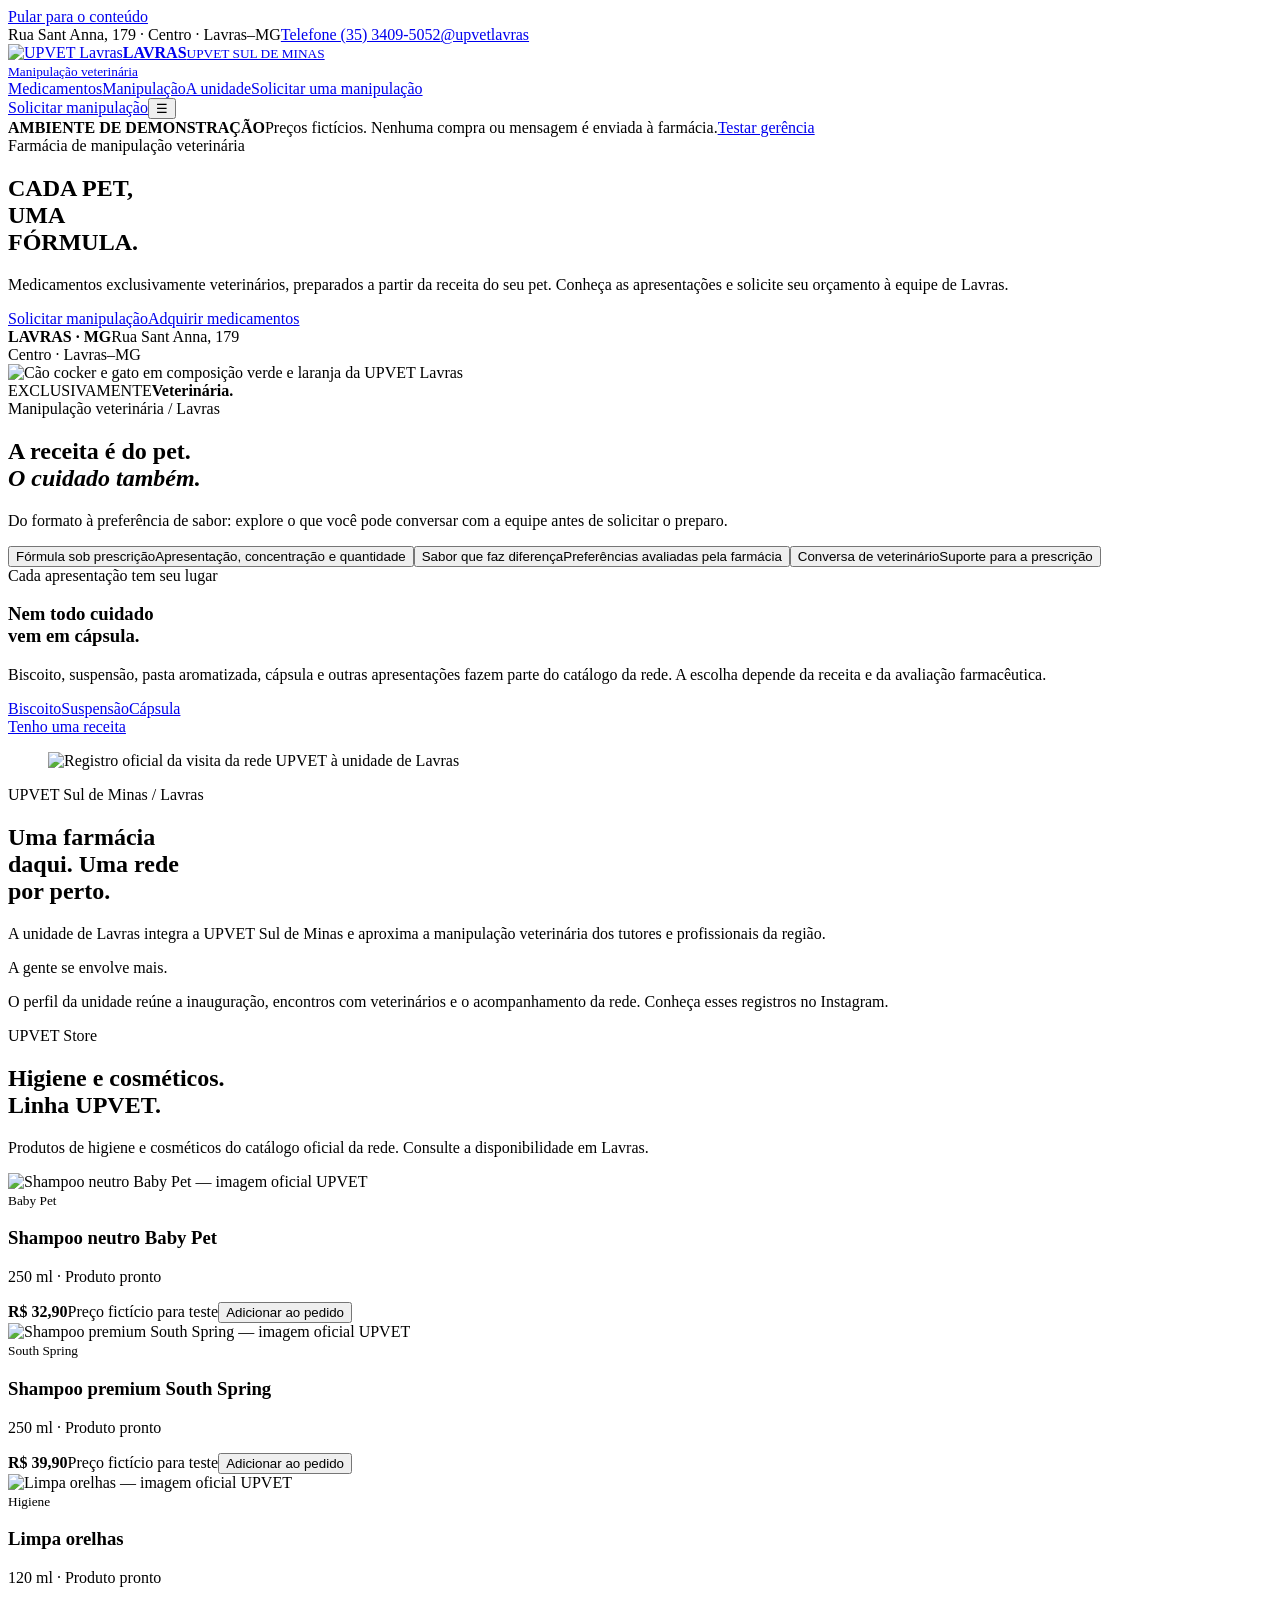
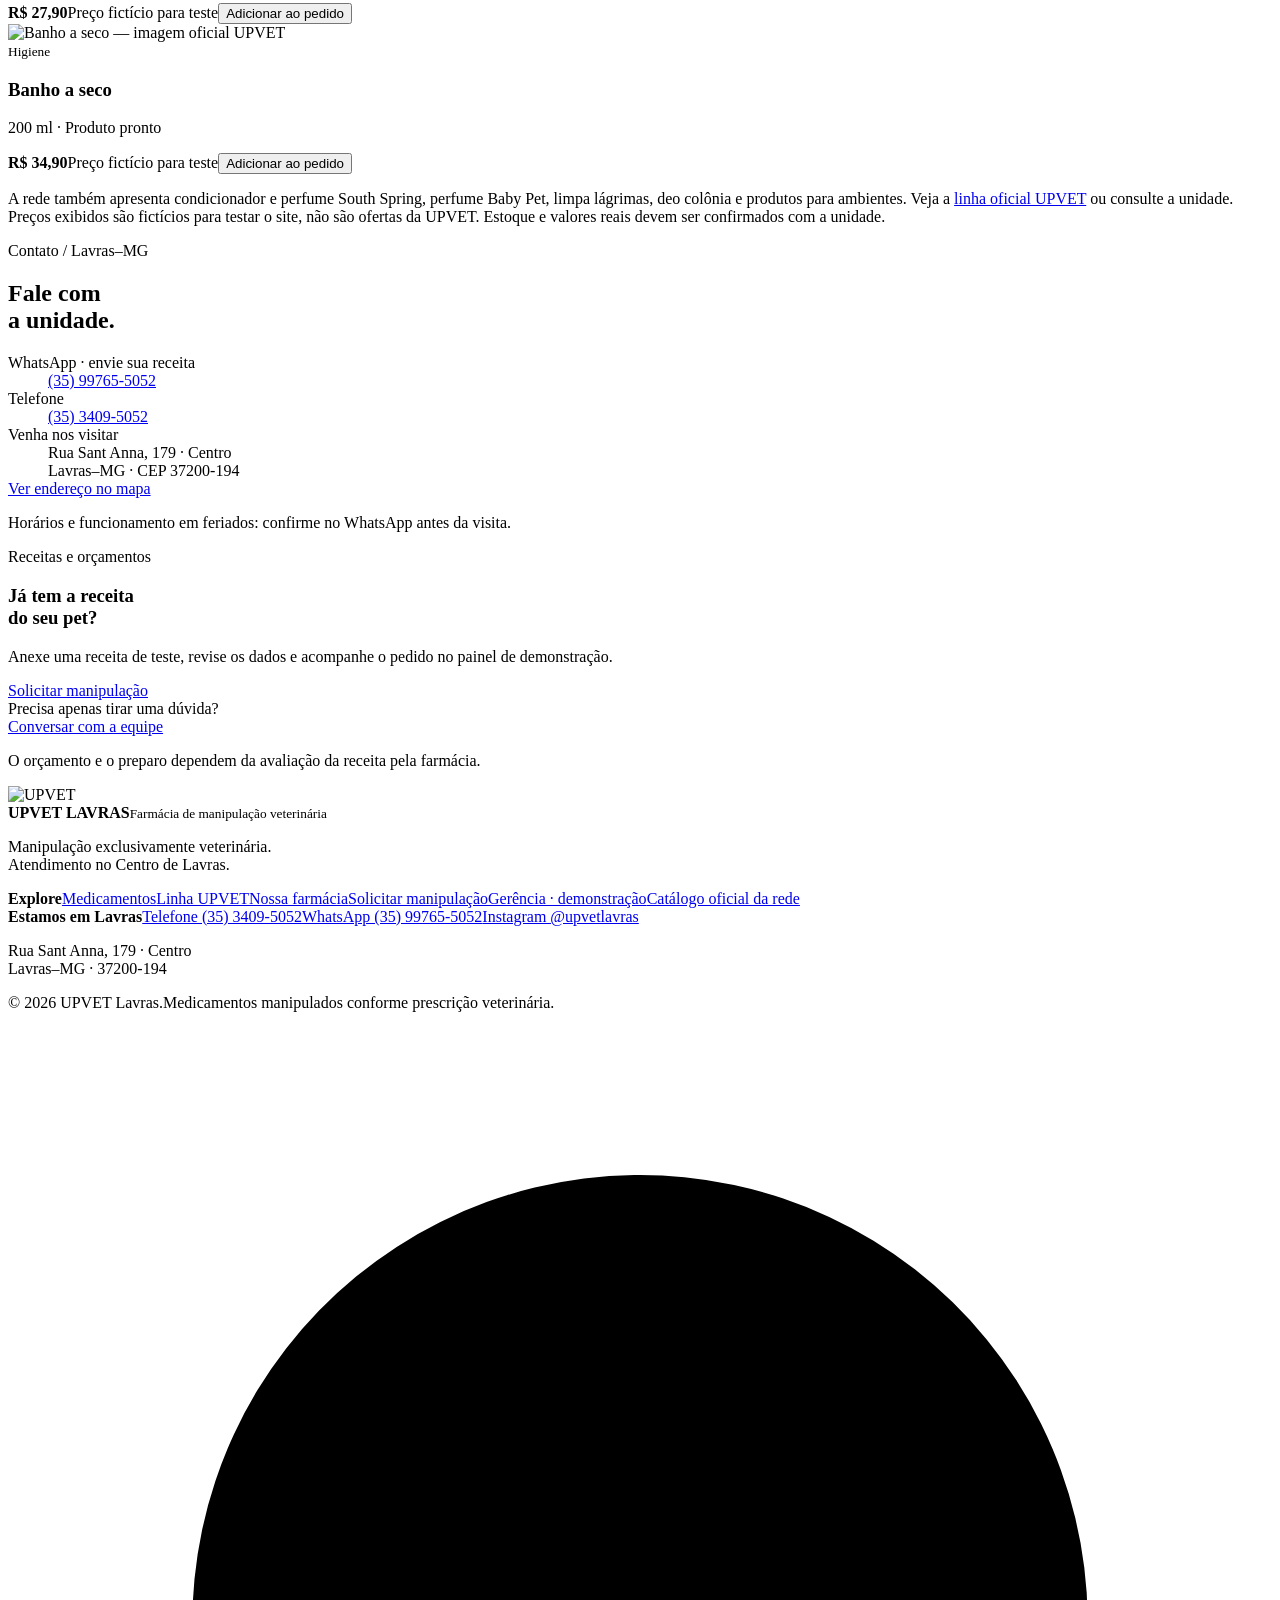
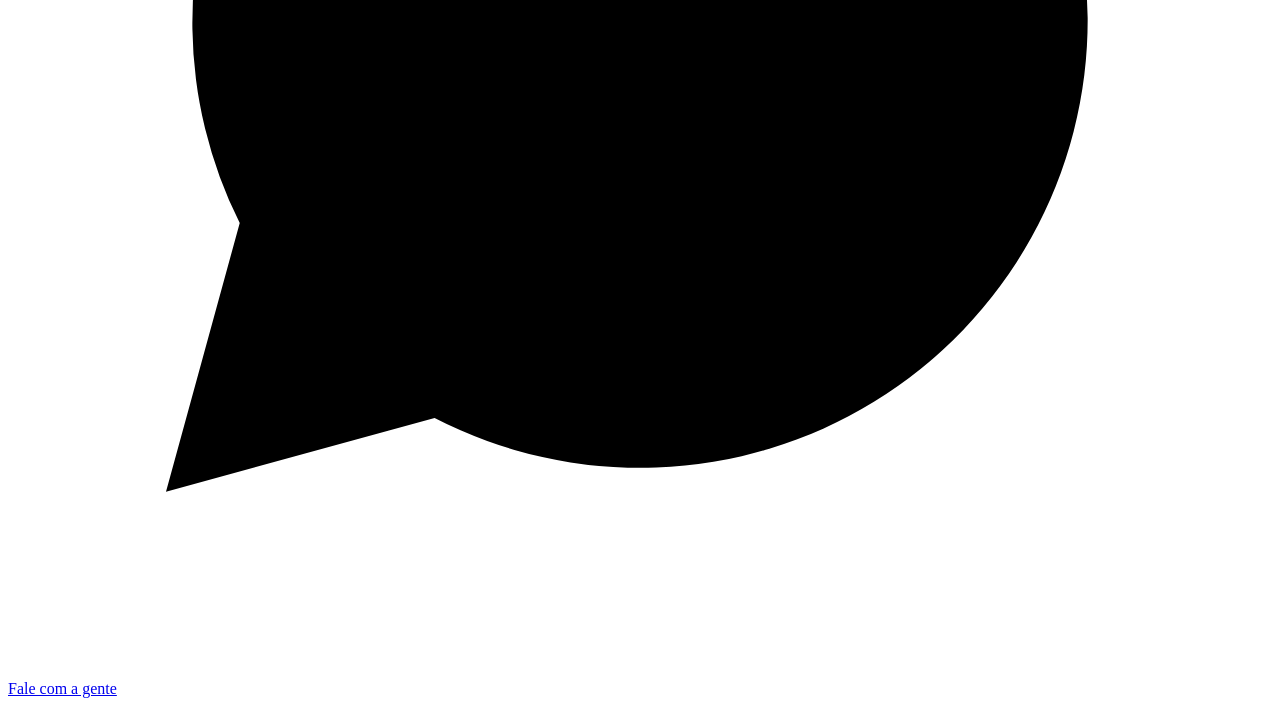
==== docs/index.html @ 69b2f2d1 "Add docs/index.html" ====
<!doctype html>
<html lang="pt-BR"><head><meta charset="utf-8"><meta name="viewport" content="width=device-width,initial-scale=1"><meta name="theme-color" content="#006b35"><meta name="description" content="UPVET Lavras: medicamentos manipulados veterinários, saborização e suporte ao veterinário. Solicite orçamento no WhatsApp (35) 99765-5052."><title>Manipulação veterinária em Lavras · UPVET Lavras</title><link rel="icon" href="assets/marca-lavras-hd.png"><link rel="preconnect" href="https://fonts.googleapis.com"><link rel="preconnect" href="https://fonts.gstatic.com" crossorigin><link href="https://fonts.googleapis.com/css2?family=Montserrat:wght@500;600;700;800;900&family=DM+Sans:wght@400;500;600;700&display=swap" rel="stylesheet"><link rel="stylesheet" href="assets/site.css"><link rel="stylesheet" href="assets/revision.css"><script src="assets/site.js" defer></script><script src="assets/commerce.js" defer></script></head><body><a class="skip" href="#conteudo">Pular para o conteúdo</a><div class="topline"><div class="wrap"><span class="address-top">Rua Sant Anna, 179 · Centro · Lavras–MG</span><a href="tel:+553534095052">Telefone (35) 3409-5052</a><a href="https://www.instagram.com/upvetlavras/" target="_blank" rel="noopener noreferrer">@upvetlavras</a></div></div><header class="site-header"><div class="wrap nav"><a class="brand" href="up-vet.html" aria-label="UPVET Lavras, início"><img src="assets/marca-lavras-hd.png" alt="UPVET Lavras" width="70" height="70"><span class="brand-location"><strong>LAVRAS</strong><small>UPVET SUL DE MINAS<br>Manipulação veterinária</small></span></a><nav class="nav-links" id="navigation" aria-label="Navegação principal"><a href="medicamentos.html">Medicamentos</a><a href="solicitar-manipulacao.html">Manipulação</a><a href="up-vet.html#sobre">A unidade</a><a class="nav-request" href="solicitar-manipulacao.html">Solicitar uma manipulação</a></nav><a class="btn " href="solicitar-manipulacao.html">Solicitar manipulação</a><button class="menu" aria-label="Abrir menu" aria-expanded="false" aria-controls="navigation">☰</button></div></header><div class="demo-banner"><div class="wrap"><b>AMBIENTE DE DEMONSTRAÇÃO</b><span>Preços fictícios. Nenhuma compra ou mensagem é enviada à farmácia.</span><a href="gerencia.html">Testar gerência</a></div></div><main id="conteudo"><section class="hero" id="inicio"><div class="wrap hero-grid"><div class="hero-copy"><div class="eyebrow">Farmácia de manipulação veterinária</div><h1>CADA PET,<br><span>UMA<br>FÓRMULA.</span></h1><p>Medicamentos exclusivamente veterinários, preparados a partir da receita do seu pet. Conheça as apresentações e solicite seu orçamento à equipe de Lavras.</p><div class="actions"><a class="btn" href="solicitar-manipulacao.html">Solicitar manipulação</a><a class="inline-link" href="medicamentos.html">Adquirir medicamentos</a></div><div class="hero-note"><b>LAVRAS · MG</b><span>Rua Sant Anna, 179<br>Centro · Lavras–MG</span></div></div><div class="hero-art"><img src="assets/pets-upvet.png" alt="Cão cocker e gato em composição verde e laranja da UPVET Lavras" width="1254" height="1254" fetchpriority="high"><div class="hero-stamp">EXCLUSIVAMENTE<strong>Veterinária.</strong></div></div></div><div class="signature" aria-hidden="true"><span></span><span></span><span></span><span></span><span></span><span></span><span></span><span></span><span></span><span></span><span></span><span></span></div></section><section class="section service-experience" id="servicos"><div class="wrap"><div class="service-heading"><div><span class="section-label">Manipulação veterinária / Lavras</span><h2>A receita é do pet.<br><em>O cuidado também.</em></h2></div><p>Do formato à preferência de sabor: explore o que você pode conversar com a equipe antes de solicitar o preparo.</p></div><div class="service-studio"><div class="service-picker" role="tablist" aria-label="Explore nossos serviços"><button id="tab-formula" role="tab" aria-selected="true" aria-controls="panel-formula" data-service="formula"><img src="assets/capsula.png" alt="">Fórmula sob prescrição<span>Apresentação, concentração e quantidade</span></button><button id="tab-sabor" role="tab" aria-selected="false" aria-controls="panel-sabor" tabindex="-1" data-service="sabor"><img src="assets/biscoito.png" alt="">Sabor que faz diferença<span>Preferências avaliadas pela farmácia</span></button><button id="tab-vet" role="tab" aria-selected="false" aria-controls="panel-vet" tabindex="-1" data-service="vet"><img src="assets/pasta.png" alt="">Conversa de veterinário<span>Suporte para a prescrição</span></button></div><div class="service-stage"><article id="panel-formula" role="tabpanel" aria-labelledby="tab-formula"><span class="section-label">Cada apresentação tem seu lugar</span><h3>Nem todo cuidado<br>vem em cápsula.</h3><p>Biscoito, suspensão, pasta aromatizada, cápsula e outras apresentações fazem parte do catálogo da rede. A escolha depende da receita e da avaliação farmacêutica.</p><div class="format-picks"><a href="solicitar-manipulacao.html?forma=Biscoito"><img src="assets/biscoito.png" alt="">Biscoito</a><a href="solicitar-manipulacao.html?forma=Suspensão"><img src="assets/suspensao.png" alt="">Suspensão</a><a href="solicitar-manipulacao.html?forma=Cápsula"><img src="assets/capsula.png" alt="">Cápsula</a></div><a class="btn" href="solicitar-manipulacao.html">Tenho uma receita</a></article><article id="panel-sabor" role="tabpanel" aria-labelledby="tab-sabor" hidden><span class="section-label">Referências do Instagram da unidade</span><h3>O sabor entra<br>na conversa.</h3><p>Frango, bacon, carne, peixe e picanha são referências divulgadas pela unidade. A compatibilidade com cada fórmula é confirmada pela equipe.</p><div class="taste-picks" aria-label="Preferências para consulta"><button data-taste="Frango" aria-pressed="true">Frango</button><button data-taste="Bacon" aria-pressed="false">Bacon</button><button data-taste="Carne" aria-pressed="false">Carne</button><button data-taste="Peixe" aria-pressed="false">Peixe</button><button data-taste="Picanha" aria-pressed="false">Picanha</button></div><p id="taste-preview" aria-live="polite">Preferência selecionada: Frango. Sujeita à análise da fórmula.</p><a id="taste-link" class="btn" href="solicitar-manipulacao.html?forma=Pasta%20aromatizada&amp;sabor=Frango">Consultar essa preferência</a></article><article id="panel-vet" role="tabpanel" aria-labelledby="tab-vet" hidden><span class="section-label">Para quem prescreve</span><h3>Uma conversa<br>entre profissionais.</h3><p>Organize a prescrição e as observações para a equipe de Lavras. Apresentação, concentração, quantidade e viabilidade são avaliadas pela farmácia.</p><div class="vet-note">A formulação segue a prescrição veterinária. Este site não recomenda tratamentos, princípios ativos ou dosagens.</div><a class="btn" href="solicitar-manipulacao.html?perfil=veterinario">Solicitar como veterinário</a></article></div></div></div></section><section class="section unit-section" id="sobre"><div class="wrap unit-grid"><figure class="unit-photo"><img src="assets/unidade-lavras.jpg" alt="Registro oficial da visita da rede UPVET à unidade de Lavras" width="1080" height="1350" loading="lazy"></figure><div><span class="section-label">UPVET Sul de Minas / Lavras</span><h2>Uma farmácia<br>daqui. Uma rede<br>por perto.</h2><p>A unidade de Lavras integra a UPVET Sul de Minas e aproxima a manipulação veterinária dos tutores e profissionais da região.</p><div class="editorial-quote">A gente se envolve mais.</div><p>O perfil da unidade reúne a inauguração, encontros com veterinários e o acompanhamento da rede. Conheça esses registros no Instagram.</p></div></div></section><section class="section products" id="produtos"><div class="wrap"><span class="section-label">UPVET Store</span><div class="section-top"><h2>Higiene e cosméticos.<br>Linha UPVET.</h2><p>Produtos de higiene e cosméticos do catálogo oficial da rede. Consulte a disponibilidade em Lavras.</p></div><div class="products-grid"><article class="product" data-product="baby-pet" data-category="banho" data-name="Shampoo neutro Baby Pet"><div class="product-photo"><img src="assets/baby-pet.png" alt="Shampoo neutro Baby Pet — imagem oficial UPVET" width="260" height="280" loading="lazy"></div><div class="product-info"><small>Baby Pet</small><h3>Shampoo neutro Baby Pet</h3><p>250 ml · Produto pronto</p><strong class="product-price">R$ 32,90</strong><span class="demo-price">Preço fictício para teste</span><button class="btn product-add" data-add="baby-pet" type="button">Adicionar ao pedido</button></div></article>
<article class="product" data-product="south-spring" data-category="banho" data-name="Shampoo premium South Spring"><div class="product-photo"><img src="assets/south-spring.png" alt="Shampoo premium South Spring — imagem oficial UPVET" width="260" height="280" loading="lazy"></div><div class="product-info"><small>South Spring</small><h3>Shampoo premium South Spring</h3><p>250 ml · Produto pronto</p><strong class="product-price">R$ 39,90</strong><span class="demo-price">Preço fictício para teste</span><button class="btn product-add" data-add="south-spring" type="button">Adicionar ao pedido</button></div></article>
<article class="product" data-product="limpa-orelhas" data-category="higiene" data-name="Limpa orelhas"><div class="product-photo"><img src="assets/limpa-orelhas.png" alt="Limpa orelhas — imagem oficial UPVET" width="260" height="280" loading="lazy"></div><div class="product-info"><small>Higiene</small><h3>Limpa orelhas</h3><p>120 ml · Produto pronto</p><strong class="product-price">R$ 27,90</strong><span class="demo-price">Preço fictício para teste</span><button class="btn product-add" data-add="limpa-orelhas" type="button">Adicionar ao pedido</button></div></article>
<article class="product" data-product="banho-a-seco" data-category="higiene" data-name="Banho a seco"><div class="product-photo"><img src="assets/banho-a-seco.png" alt="Banho a seco — imagem oficial UPVET" width="260" height="280" loading="lazy"></div><div class="product-info"><small>Higiene</small><h3>Banho a seco</h3><p>200 ml · Produto pronto</p><strong class="product-price">R$ 34,90</strong><span class="demo-price">Preço fictício para teste</span><button class="btn product-add" data-add="banho-a-seco" type="button">Adicionar ao pedido</button></div></article></div><p class="products-note">A rede também apresenta condicionador e perfume South Spring, perfume Baby Pet, limpa lágrimas, deo colônia e produtos para ambientes. Veja a <a href="https://www.upvet.com.br/linhaupvet" target="_blank" rel="noopener noreferrer">linha oficial UPVET</a> ou consulte a unidade. Preços exibidos são fictícios para testar o site, não são ofertas da UPVET. Estoque e valores reais devem ser confirmados com a unidade.</p></div></section><section class="section contact" id="contato"><div class="wrap contact-grid"><div><span class="section-label">Contato / Lavras–MG</span><h2>Fale com<br>a unidade.</h2><dl class="contacts"><div><dt>WhatsApp · envie sua receita</dt><dd><a href="https://wa.me/5535997655052" target="_blank" rel="noopener noreferrer">(35) 99765-5052</a></dd></div><div><dt>Telefone</dt><dd><a href="tel:+553534095052">(35) 3409-5052</a></dd></div><div><dt>Venha nos visitar</dt><dd>Rua Sant Anna, 179 · Centro<br>Lavras–MG · CEP 37200-194</dd><a class="inline-link" href="https://www.google.com/maps/search/?api=1&amp;query=UPVET%20Rua%20Sant%20Anna%20179%20Lavras%20MG" target="_blank" rel="noopener noreferrer">Ver endereço no mapa</a></div></dl><p class="contact-hours">Horários e funcionamento em feriados: confirme no WhatsApp antes da visita.</p></div><div class="contact-panel"><span class="section-label">Receitas e orçamentos</span><h3>Já tem a receita<br>do seu pet?</h3><p>Anexe uma receita de teste, revise os dados e acompanhe o pedido no painel de demonstração.</p><a class="btn " href="solicitar-manipulacao.html">Solicitar manipulação</a><div class="contact-secondary">Precisa apenas tirar uma dúvida?<br><a class="inline-link" href="https://wa.me/5535997655052" target="_blank" rel="noopener noreferrer">Conversar com a equipe</a></div><p class="form-source">O orçamento e o preparo dependem da avaliação da receita pela farmácia.</p></div></div></section></main><footer><div class="wrap"><div class="footer-grid"><div class="footer-intro"><div class="footer-logo"><img src="assets/marca-lavras-hd.png" alt="UPVET" width="80" height="80"><div><strong>UPVET LAVRAS</strong><small>Farmácia de manipulação veterinária</small></div></div><p>Manipulação exclusivamente veterinária.<br>Atendimento no Centro de Lavras.</p></div><div class="footer-col"><strong>Explore</strong><a href="medicamentos.html">Medicamentos</a><a href="up-vet.html#produtos">Linha UPVET</a><a href="up-vet.html#sobre">Nossa farmácia</a><a href="solicitar-manipulacao.html">Solicitar manipulação</a><a href="gerencia.html">Gerência · demonstração</a><a href="https://www.upvet.com.br/manipulado" target="_blank" rel="noopener noreferrer">Catálogo oficial da rede</a></div><div class="footer-col"><strong>Estamos em Lavras</strong><a href="tel:+553534095052">Telefone (35) 3409-5052</a><a href="https://wa.me/5535997655052" target="_blank" rel="noopener noreferrer">WhatsApp (35) 99765-5052</a><a href="https://www.instagram.com/upvetlavras/" target="_blank" rel="noopener noreferrer">Instagram @upvetlavras</a><p>Rua Sant Anna, 179 · Centro<br>Lavras–MG · 37200-194</p></div></div><div class="footer-bottom"><span>© <span id="year">2026</span> UPVET Lavras.</span><span>Medicamentos manipulados conforme prescrição veterinária.</span></div></div></footer><a class="floating" href="https://wa.me/5535997655052" target="_blank" rel="noopener noreferrer" aria-label="Conversar com a UPVET Lavras pelo WhatsApp"><svg viewBox="0 0 24 24" aria-hidden="true"><path d="M20.5 11.5a8.5 8.5 0 0 1-12.4 7.6L3 20.5l1.4-5.1a8.5 8.5 0 1 1 16.1-3.9Z"/><path d="M8 7.2c-1 2.9 2.7 7.8 6.7 8.3l1.2-2.2-2.2-1-1 1c-1.4-.6-2.4-1.6-3-3l.8-.9L9.4 7Z"/></svg><span>Fale com a gente</span></a></body></html>
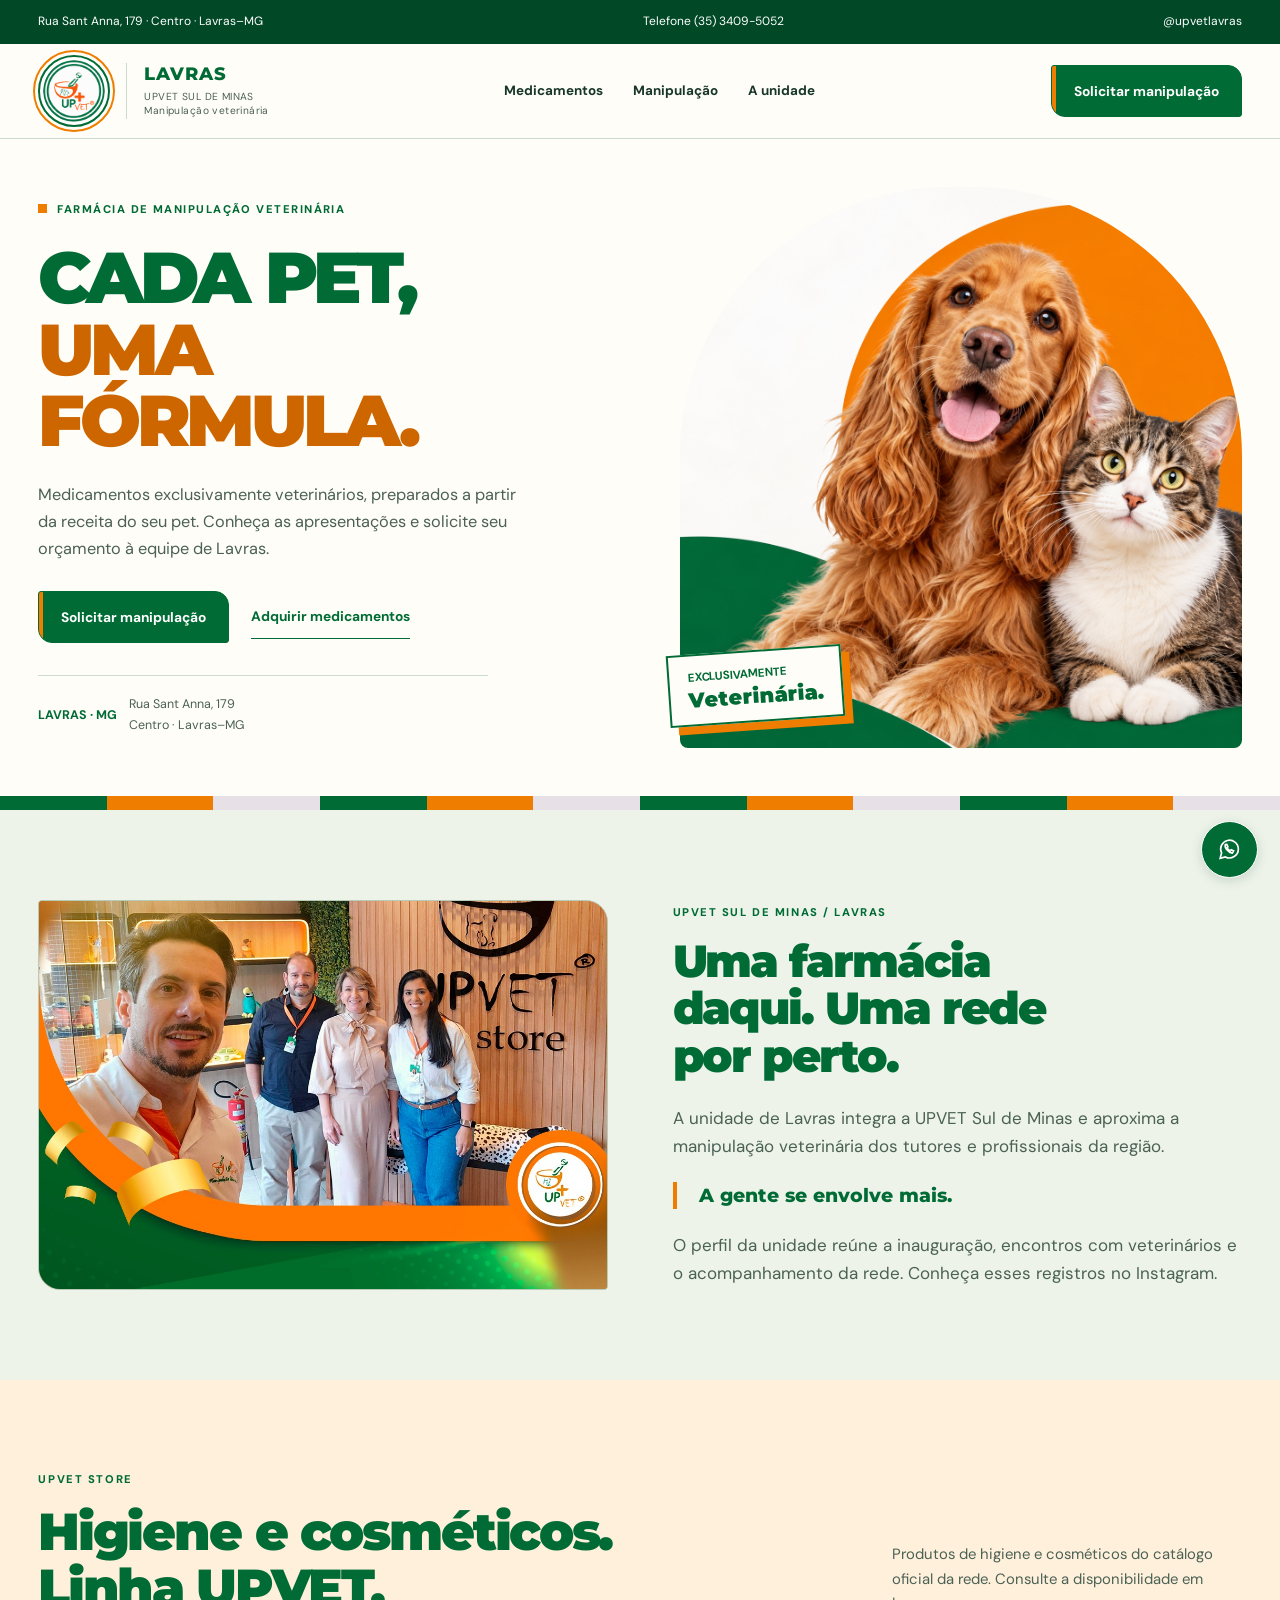
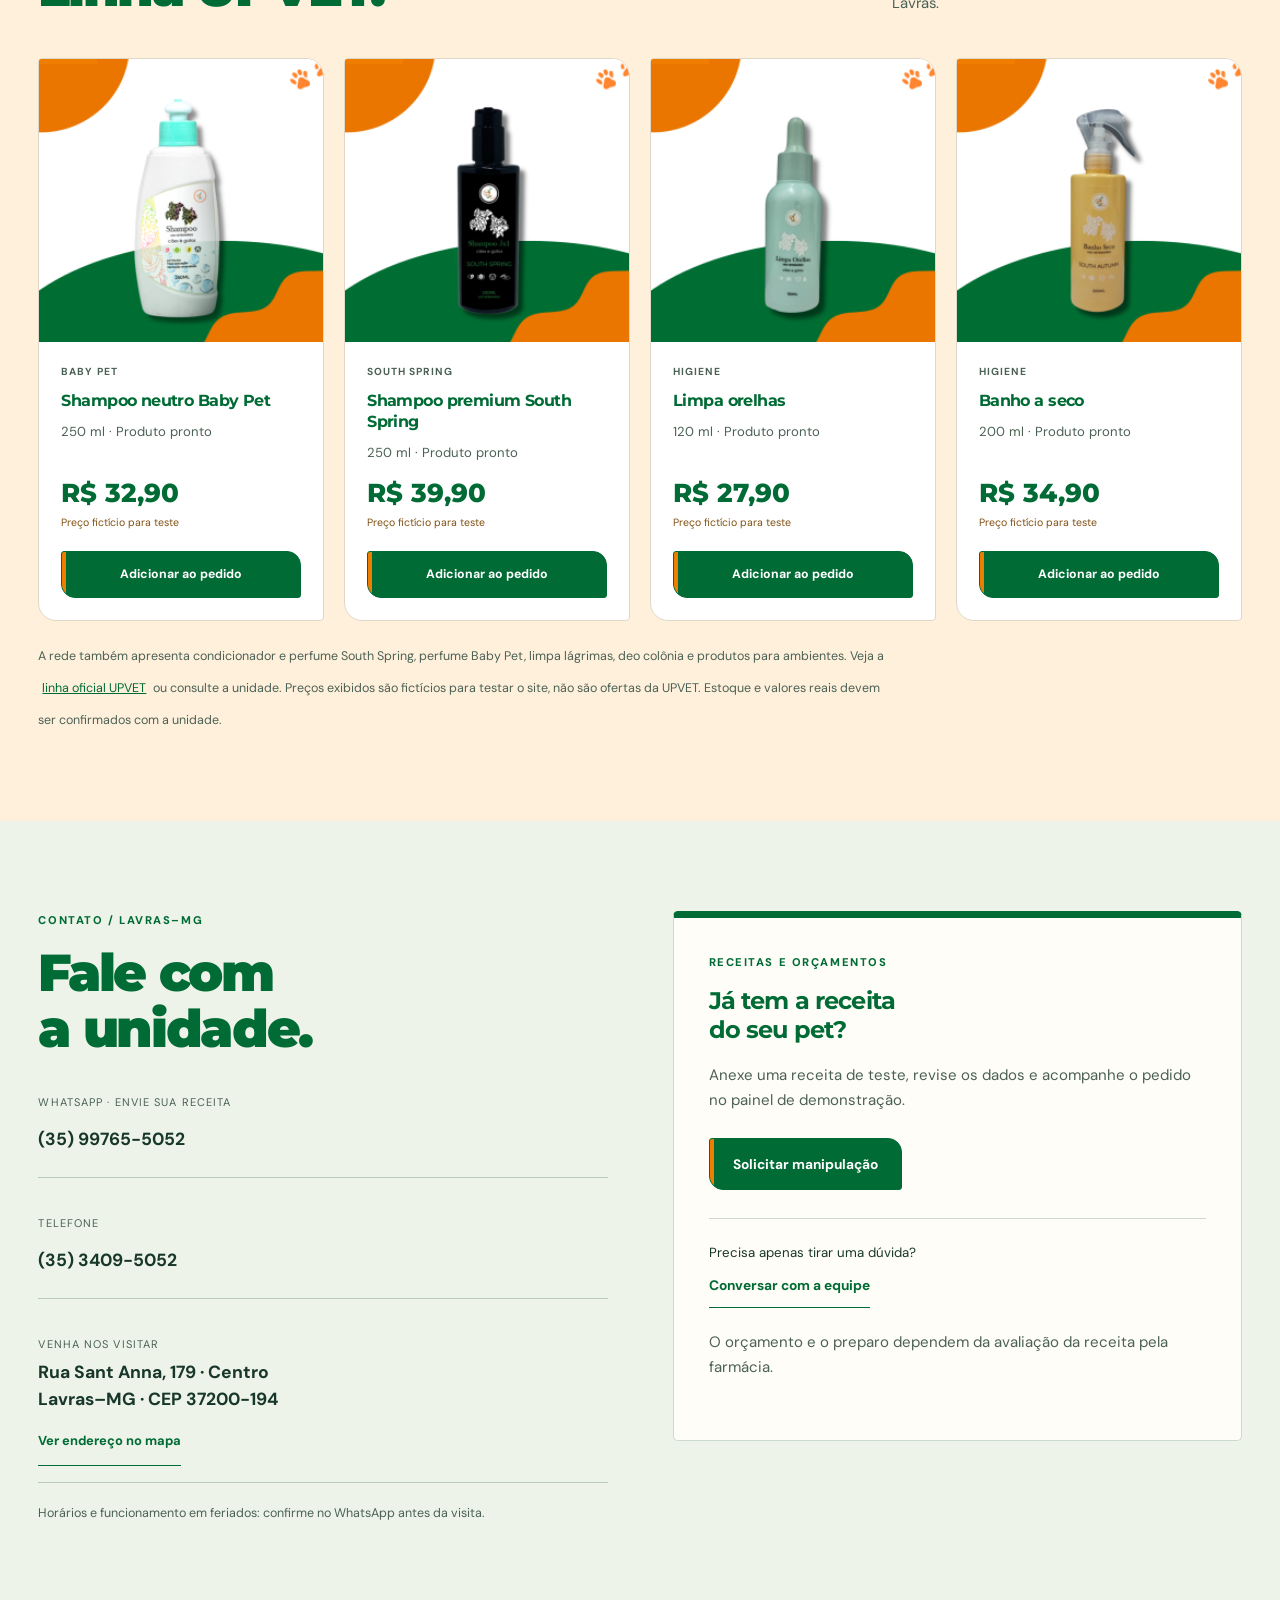
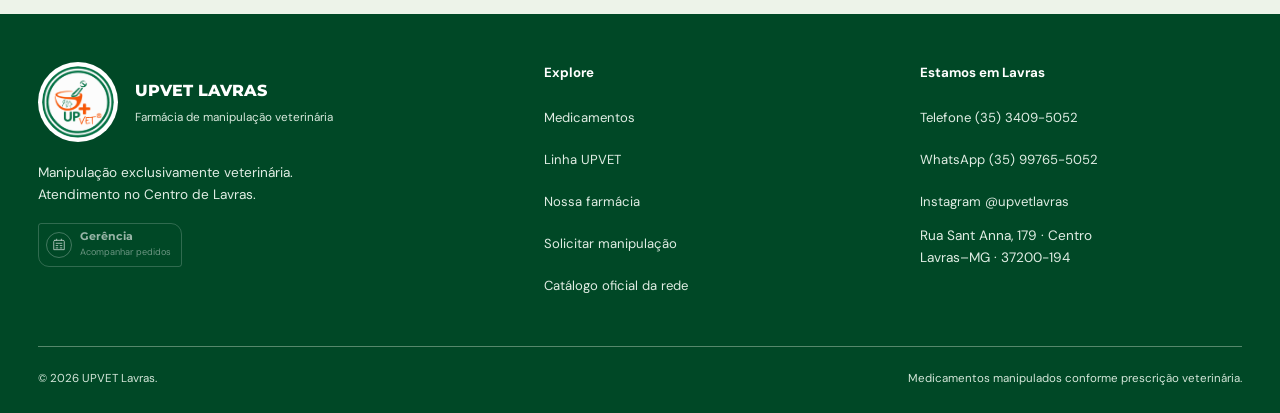
==== commit 5c2e8429: "Refresh stylesheet cache for discreet manager link" ====
--- a/docs/index.html
+++ b/docs/index.html
@@ -1,6 +1,5 @@
 <!doctype html>
-<html lang="pt-BR"><head><meta charset="utf-8"><meta name="viewport" content="width=device-width,initial-scale=1"><meta name="theme-color" content="#006b35"><meta name="description" content="UPVET Lavras: medicamentos manipulados veterinários, saborização e suporte ao veterinário. Solicite orçamento no WhatsApp (35) 99765-5052."><title>Manipulação veterinária em Lavras · UPVET Lavras</title><link rel="icon" href="assets/marca-lavras-hd.png"><link rel="preconnect" href="https://fonts.googleapis.com"><link rel="preconnect" href="https://fonts.gstatic.com" crossorigin><link href="https://fonts.googleapis.com/css2?family=Montserrat:wght@500;600;700;800;900&family=DM+Sans:wght@400;500;600;700&display=swap" rel="stylesheet"><link rel="stylesheet" href="assets/site.css"><link rel="stylesheet" href="assets/revision.css"><script src="assets/site.js" defer></script><script src="assets/commerce.js" defer></script></head><body><a class="skip" href="#conteudo">Pular para o conteúdo</a><div class="topline"><div class="wrap"><span class="address-top">Rua Sant Anna, 179 · Centro · Lavras–MG</span><a href="tel:+553534095052">Telefone (35) 3409-5052</a><a href="https://www.instagram.com/upvetlavras/" target="_blank" rel="noopener noreferrer">@upvetlavras</a></div></div><header class="site-header"><div class="wrap nav"><a class="brand" href="up-vet.html" aria-label="UPVET Lavras, início"><img src="assets/marca-lavras-hd.png" alt="UPVET Lavras" width="70" height="70"><span class="brand-location"><strong>LAVRAS</strong><small>UPVET SUL DE MINAS<br>Manipulação veterinária</small></span></a><nav class="nav-links" id="navigation" aria-label="Navegação principal"><a href="medicamentos.html">Medicamentos</a><a href="solicitar-manipulacao.html">Manipulação</a><a href="up-vet.html#sobre">A unidade</a><a class="nav-request" href="solicitar-manipulacao.html">Solicitar uma manipulação</a></nav><a class="btn " href="solicitar-manipulacao.html">Solicitar manipulação</a><button class="menu" aria-label="Abrir menu" aria-expanded="false" aria-controls="navigation">☰</button></div></header><div class="demo-banner"><div class="wrap"><b>AMBIENTE DE DEMONSTRAÇÃO</b><span>Preços fictícios. Nenhuma compra ou mensagem é enviada à farmácia.</span><a href="gerencia.html">Testar gerência</a></div></div><main id="conteudo"><section class="hero" id="inicio"><div class="wrap hero-grid"><div class="hero-copy"><div class="eyebrow">Farmácia de manipulação veterinária</div><h1>CADA PET,<br><span>UMA<br>FÓRMULA.</span></h1><p>Medicamentos exclusivamente veterinários, preparados a partir da receita do seu pet. Conheça as apresentações e solicite seu orçamento à equipe de Lavras.</p><div class="actions"><a class="btn" href="solicitar-manipulacao.html">Solicitar manipulação</a><a class="inline-link" href="medicamentos.html">Adquirir medicamentos</a></div><div class="hero-note"><b>LAVRAS · MG</b><span>Rua Sant Anna, 179<br>Centro · Lavras–MG</span></div></div><div class="hero-art"><img src="assets/pets-upvet.png" alt="Cão cocker e gato em composição verde e laranja da UPVET Lavras" width="1254" height="1254" fetchpriority="high"><div class="hero-stamp">EXCLUSIVAMENTE<strong>Veterinária.</strong></div></div></div><div class="signature" aria-hidden="true"><span></span><span></span><span></span><span></span><span></span><span></span><span></span><span></span><span></span><span></span><span></span><span></span></div></section><section class="section service-experience" id="servicos"><div class="wrap"><div class="service-heading"><div><span class="section-label">Manipulação veterinária / Lavras</span><h2>A receita é do pet.<br><em>O cuidado também.</em></h2></div><p>Do formato à preferência de sabor: explore o que você pode conversar com a equipe antes de solicitar o preparo.</p></div><div class="service-studio"><div class="service-picker" role="tablist" aria-label="Explore nossos serviços"><button id="tab-formula" role="tab" aria-selected="true" aria-controls="panel-formula" data-service="formula"><img src="assets/capsula.png" alt="">Fórmula sob prescrição<span>Apresentação, concentração e quantidade</span></button><button id="tab-sabor" role="tab" aria-selected="false" aria-controls="panel-sabor" tabindex="-1" data-service="sabor"><img src="assets/biscoito.png" alt="">Sabor que faz diferença<span>Preferências avaliadas pela farmácia</span></button><button id="tab-vet" role="tab" aria-selected="false" aria-controls="panel-vet" tabindex="-1" data-service="vet"><img src="assets/pasta.png" alt="">Conversa de veterinário<span>Suporte para a prescrição</span></button></div><div class="service-stage"><article id="panel-formula" role="tabpanel" aria-labelledby="tab-formula"><span class="section-label">Cada apresentação tem seu lugar</span><h3>Nem todo cuidado<br>vem em cápsula.</h3><p>Biscoito, suspensão, pasta aromatizada, cápsula e outras apresentações fazem parte do catálogo da rede. A escolha depende da receita e da avaliação farmacêutica.</p><div class="format-picks"><a href="solicitar-manipulacao.html?forma=Biscoito"><img src="assets/biscoito.png" alt="">Biscoito</a><a href="solicitar-manipulacao.html?forma=Suspensão"><img src="assets/suspensao.png" alt="">Suspensão</a><a href="solicitar-manipulacao.html?forma=Cápsula"><img src="assets/capsula.png" alt="">Cápsula</a></div><a class="btn" href="solicitar-manipulacao.html">Tenho uma receita</a></article><article id="panel-sabor" role="tabpanel" aria-labelledby="tab-sabor" hidden><span class="section-label">Referências do Instagram da unidade</span><h3>O sabor entra<br>na conversa.</h3><p>Frango, bacon, carne, peixe e picanha são referências divulgadas pela unidade. A compatibilidade com cada fórmula é confirmada pela equipe.</p><div class="taste-picks" aria-label="Preferências para consulta"><button data-taste="Frango" aria-pressed="true">Frango</button><button data-taste="Bacon" aria-pressed="false">Bacon</button><button data-taste="Carne" aria-pressed="false">Carne</button><button data-taste="Peixe" aria-pressed="false">Peixe</button><button data-taste="Picanha" aria-pressed="false">Picanha</button></div><p id="taste-preview" aria-live="polite">Preferência selecionada: Frango. Sujeita à análise da fórmula.</p><a id="taste-link" class="btn" href="solicitar-manipulacao.html?forma=Pasta%20aromatizada&amp;sabor=Frango">Consultar essa preferência</a></article><article id="panel-vet" role="tabpanel" aria-labelledby="tab-vet" hidden><span class="section-label">Para quem prescreve</span><h3>Uma conversa<br>entre profissionais.</h3><p>Organize a prescrição e as observações para a equipe de Lavras. Apresentação, concentração, quantidade e viabilidade são avaliadas pela farmácia.</p><div class="vet-note">A formulação segue a prescrição veterinária. Este site não recomenda tratamentos, princípios ativos ou dosagens.</div><a class="btn" href="solicitar-manipulacao.html?perfil=veterinario">Solicitar como veterinário</a></article></div></div></div></section><section class="section unit-section" id="sobre"><div class="wrap unit-grid"><figure class="unit-photo"><img src="assets/unidade-lavras.jpg" alt="Registro oficial da visita da rede UPVET à unidade de Lavras" width="1080" height="1350" loading="lazy"></figure><div><span class="section-label">UPVET Sul de Minas / Lavras</span><h2>Uma farmácia<br>daqui. Uma rede<br>por perto.</h2><p>A unidade de Lavras integra a UPVET Sul de Minas e aproxima a manipulação veterinária dos tutores e profissionais da região.</p><div class="editorial-quote">A gente se envolve mais.</div><p>O perfil da unidade reúne a inauguração, encontros com veterinários e o acompanhamento da rede. Conheça esses registros no Instagram.</p></div></div></section><section class="section products" id="produtos"><div class="wrap"><span class="section-label">UPVET Store</span><div class="section-top"><h2>Higiene e cosméticos.<br>Linha UPVET.</h2><p>Produtos de higiene e cosméticos do catálogo oficial da rede. Consulte a disponibilidade em Lavras.</p></div><div class="products-grid"><article class="product" data-product="baby-pet" data-category="banho" data-name="Shampoo neutro Baby Pet"><div class="product-photo"><img src="assets/baby-pet.png" alt="Shampoo neutro Baby Pet — imagem oficial UPVET" width="260" height="280" loading="lazy"></div><div class="product-info"><small>Baby Pet</small><h3>Shampoo neutro Baby Pet</h3><p>250 ml · Produto pronto</p><strong class="product-price">R$ 32,90</strong><span class="demo-price">Preço fictício para teste</span><button class="btn product-add" data-add="baby-pet" type="button">Adicionar ao pedido</button></div></article>
+<html lang="pt-BR"><head><meta charset="utf-8"><meta name="viewport" content="width=device-width,initial-scale=1"><meta name="theme-color" content="#006b35"><meta name="description" content="UPVET Lavras: medicamentos manipulados veterinários, saborização e suporte ao veterinário. Solicite orçamento no WhatsApp (35) 99765-5052."><title>Manipulação veterinária em Lavras · UPVET Lavras</title><link rel="icon" href="assets/marca-lavras-hd.png"><link rel="preconnect" href="https://fonts.googleapis.com"><link rel="preconnect" href="https://fonts.gstatic.com" crossorigin><link href="https://fonts.googleapis.com/css2?family=Montserrat:wght@500;600;700;800;900&family=DM+Sans:wght@400;500;600;700&display=swap" rel="stylesheet"><link rel="stylesheet" href="assets/site.css"><link rel="stylesheet" href="assets/revision.css?v=20261014-2"><script src="assets/site.js" defer></script><script src="assets/commerce.js" defer></script></head><body><a class="skip" href="#conteudo">Pular para o conteúdo</a><div class="topline"><div class="wrap"><span class="address-top">Rua Sant Anna, 179 · Centro · Lavras–MG</span><a href="tel:+553534095052">Telefone (35) 3409-5052</a><a href="https://www.instagram.com/upvetlavras/" target="_blank" rel="noopener noreferrer">@upvetlavras</a></div></div><header class="site-header"><div class="wrap nav"><a class="brand" href="up-vet.html" aria-label="UPVET Lavras, início"><img src="assets/marca-lavras-hd.png" alt="UPVET Lavras" width="70" height="70"><span class="brand-location"><strong>LAVRAS</strong><small>UPVET SUL DE MINAS<br>Manipulação veterinária</small></span></a><nav class="nav-links" id="navigation" aria-label="Navegação principal"><a href="medicamentos.html">Medicamentos</a><a href="solicitar-manipulacao.html">Manipulação</a><a href="up-vet.html#sobre">A unidade</a><a class="nav-request" href="solicitar-manipulacao.html">Solicitar uma manipulação</a></nav><a class="btn " href="solicitar-manipulacao.html">Solicitar manipulação</a><button class="menu" aria-label="Abrir menu" aria-expanded="false" aria-controls="navigation">☰</button></div></header><div class="demo-banner"><div class="wrap"><b>AMBIENTE DE DEMONSTRAÇÃO</b><span>Preços fictícios. Nenhuma compra ou mensagem é enviada à farmácia.</span><a href="gerencia.html">Testar gerência</a></div></div><main id="conteudo"><section class="hero" id="inicio"><div class="wrap hero-grid"><div class="hero-copy"><div class="eyebrow">Farmácia de manipulação veterinária</div><h1>CADA PET,<br><span>UMA<br>FÓRMULA.</span></h1><p>Medicamentos exclusivamente veterinários, preparados a partir da receita do seu pet. Conheça as apresentações e solicite seu orçamento à equipe de Lavras.</p><div class="actions"><a class="btn" href="solicitar-manipulacao.html">Solicitar manipulação</a><a class="inline-link" href="medicamentos.html">Adquirir medicamentos</a></div><div class="hero-note"><b>LAVRAS · MG</b><span>Rua Sant Anna, 179<br>Centro · Lavras–MG</span></div></div><div class="hero-art"><img src="assets/pets-upvet.png" alt="Cão cocker e gato em composição verde e laranja da UPVET Lavras" width="1254" height="1254" fetchpriority="high"><div class="hero-stamp">EXCLUSIVAMENTE<strong>Veterinária.</strong></div></div></div><div class="signature" aria-hidden="true"><span></span><span></span><span></span><span></span><span></span><span></span><span></span><span></span><span></span><span></span><span></span><span></span></div></section><section class="section service-experience" id="servicos"><div class="wrap"><div class="service-heading"><div><span class="section-label">Manipulação veterinária / Lavras</span><h2>A receita é do pet.<br><em>O cuidado também.</em></h2></div><p>Do formato à preferência de sabor: explore o que você pode conversar com a equipe antes de solicitar o preparo.</p></div><div class="service-studio"><div class="service-picker" role="tablist" aria-label="Explore nossos serviços"><button id="tab-formula" role="tab" aria-selected="true" aria-controls="panel-formula" data-service="formula"><img src="assets/capsula.png" alt="">Fórmula sob prescrição<span>Apresentação, concentração e quantidade</span></button><button id="tab-sabor" role="tab" aria-selected="false" aria-controls="panel-sabor" tabindex="-1" data-service="sabor"><img src="assets/biscoito.png" alt="">Sabor que faz diferença<span>Preferências avaliadas pela farmácia</span></button><button id="tab-vet" role="tab" aria-selected="false" aria-controls="panel-vet" tabindex="-1" data-service="vet"><img src="assets/pasta.png" alt="">Conversa de veterinário<span>Suporte para a prescrição</span></button></div><div class="service-stage"><article id="panel-formula" role="tabpanel" aria-labelledby="tab-formula"><span class="section-label">Cada apresentação tem seu lugar</span><h3>Nem todo cuidado<br>vem em cápsula.</h3><p>Biscoito, suspensão, pasta aromatizada, cápsula e outras apresentações fazem parte do catálogo da rede. A escolha depende da receita e da avaliação farmacêutica.</p><div class="format-picks"><a href="solicitar-manipulacao.html?forma=Biscoito"><img src="assets/biscoito.png" alt="">Biscoito</a><a href="solicitar-manipulacao.html?forma=Suspensão"><img src="assets/suspensao.png" alt="">Suspensão</a><a href="solicitar-manipulacao.html?forma=Cápsula"><img src="assets/capsula.png" alt="">Cápsula</a></div><a class="btn" href="solicitar-manipulacao.html">Tenho uma receita</a></article><article id="panel-sabor" role="tabpanel" aria-labelledby="tab-sabor" hidden><span class="section-label">Referências do Instagram da unidade</span><h3>O sabor entra<br>na conversa.</h3><p>Frango, bacon, carne, peixe e picanha são referências divulgadas pela unidade. A compatibilidade com cada fórmula é confirmada pela equipe.</p><div class="taste-picks" aria-label="Preferências para consulta"><button data-taste="Frango" aria-pressed="true">Frango</button><button data-taste="Bacon" aria-pressed="false">Bacon</button><button data-taste="Carne" aria-pressed="false">Carne</button><button data-taste="Peixe" aria-pressed="false">Peixe</button><button data-taste="Picanha" aria-pressed="false">Picanha</button></div><p id="taste-preview" aria-live="polite">Preferência selecionada: Frango. Sujeita à análise da fórmula.</p><a id="taste-link" class="btn" href="solicitar-manipulacao.html?forma=Pasta%20aromatizada&amp;sabor=Frango">Consultar essa preferência</a></article><article id="panel-vet" role="tabpanel" aria-labelledby="tab-vet" hidden><span class="section-label">Para quem prescreve</span><h3>Uma conversa<br>entre profissionais.</h3><p>Organize a prescrição e as observações para a equipe de Lavras. Apresentação, concentração, quantidade e viabilidade são avaliadas pela farmácia.</p><div class="vet-note">A formulação segue a prescrição veterinária. Este site não recomenda tratamentos, princípios ativos ou dosagens.</div><a class="btn" href="solicitar-manipulacao.html?perfil=veterinario">Solicitar como veterinário</a></article></div></div></div></section><section class="section unit-section" id="sobre"><div class="wrap unit-grid"><figure class="unit-photo"><img src="assets/unidade-lavras.jpg" alt="Registro oficial da visita da rede UPVET à unidade de Lavras" width="1080" height="1350" loading="lazy"></figure><div><span class="section-label">UPVET Sul de Minas / Lavras</span><h2>Uma farmácia<br>daqui. Uma rede<br>por perto.</h2><p>A unidade de Lavras integra a UPVET Sul de Minas e aproxima a manipulação veterinária dos tutores e profissionais da região.</p><div class="editorial-quote">A gente se envolve mais.</div><p>O perfil da unidade reúne a inauguração, encontros com veterinários e o acompanhamento da rede. Conheça esses registros no Instagram.</p></div></div></section><section class="section products" id="produtos"><div class="wrap"><span class="section-label">UPVET Store</span><div class="section-top"><h2>Higiene e cosméticos.<br>Linha UPVET.</h2><p>Produtos de higiene e cosméticos do catálogo oficial da rede. Consulte a disponibilidade em Lavras.</p></div><div class="products-grid"><article class="product" data-product="baby-pet" data-category="banho" data-name="Shampoo neutro Baby Pet"><div class="product-photo"><img src="assets/baby-pet.png" alt="Shampoo neutro Baby Pet — imagem oficial UPVET" width="260" height="280" loading="lazy"></div><div class="product-info"><small>Baby Pet</small><h3>Shampoo neutro Baby Pet</h3><p>250 ml · Produto pronto</p><strong class="product-price">R$ 32,90</strong><span class="demo-price">Preço fictício para teste</span><button class="btn product-add" data-add="baby-pet" type="button">Adicionar ao pedido</button></div></article>
 <article class="product" data-product="south-spring" data-category="banho" data-name="Shampoo premium South Spring"><div class="product-photo"><img src="assets/south-spring.png" alt="Shampoo premium South Spring — imagem oficial UPVET" width="260" height="280" loading="lazy"></div><div class="product-info"><small>South Spring</small><h3>Shampoo premium South Spring</h3><p>250 ml · Produto pronto</p><strong class="product-price">R$ 39,90</strong><span class="demo-price">Preço fictício para teste</span><button class="btn product-add" data-add="south-spring" type="button">Adicionar ao pedido</button></div></article>
 <article class="product" data-product="limpa-orelhas" data-category="higiene" data-name="Limpa orelhas"><div class="product-photo"><img src="assets/limpa-orelhas.png" alt="Limpa orelhas — imagem oficial UPVET" width="260" height="280" loading="lazy"></div><div class="product-info"><small>Higiene</small><h3>Limpa orelhas</h3><p>120 ml · Produto pronto</p><strong class="product-price">R$ 27,90</strong><span class="demo-price">Preço fictício para teste</span><button class="btn product-add" data-add="limpa-orelhas" type="button">Adicionar ao pedido</button></div></article>
 <article class="product" data-product="banho-a-seco" data-category="higiene" data-name="Banho a seco"><div class="product-photo"><img src="assets/banho-a-seco.png" alt="Banho a seco — imagem oficial UPVET" width="260" height="280" loading="lazy"></div><div class="product-info"><small>Higiene</small><h3>Banho a seco</h3><p>200 ml · Produto pronto</p><strong class="product-price">R$ 34,90</strong><span class="demo-price">Preço fictício para teste</span><button class="btn product-add" data-add="banho-a-seco" type="button">Adicionar ao pedido</button></div></article></div><p class="products-note">A rede também apresenta condicionador e perfume South Spring, perfume Baby Pet, limpa lágrimas, deo colônia e produtos para ambientes. Veja a <a href="https://www.upvet.com.br/linhaupvet" target="_blank" rel="noopener noreferrer">linha oficial UPVET</a> ou consulte a unidade. Preços exibidos são fictícios para testar o site, não são ofertas da UPVET. Estoque e valores reais devem ser confirmados com a unidade.</p></div></section><section class="section contact" id="contato"><div class="wrap contact-grid"><div><span class="section-label">Contato / Lavras–MG</span><h2>Fale com<br>a unidade.</h2><dl class="contacts"><div><dt>WhatsApp · envie sua receita</dt><dd><a href="https://wa.me/5535997655052" target="_blank" rel="noopener noreferrer">(35) 99765-5052</a></dd></div><div><dt>Telefone</dt><dd><a href="tel:+553534095052">(35) 3409-5052</a></dd></div><div><dt>Venha nos visitar</dt><dd>Rua Sant Anna, 179 · Centro<br>Lavras–MG · CEP 37200-194</dd><a class="inline-link" href="https://www.google.com/maps/search/?api=1&amp;query=UPVET%20Rua%20Sant%20Anna%20179%20Lavras%20MG" target="_blank" rel="noopener noreferrer">Ver endereço no mapa</a></div></dl><p class="contact-hours">Horários e funcionamento em feriados: confirme no WhatsApp antes da visita.</p></div><div class="contact-panel"><span class="section-label">Receitas e orçamentos</span><h3>Já tem a receita<br>do seu pet?</h3><p>Anexe uma receita de teste, revise os dados e acompanhe o pedido no painel de demonstração.</p><a class="btn " href="solicitar-manipulacao.html">Solicitar manipulação</a><div class="contact-secondary">Precisa apenas tirar uma dúvida?<br><a class="inline-link" href="https://wa.me/5535997655052" target="_blank" rel="noopener noreferrer">Conversar com a equipe</a></div><p class="form-source">O orçamento e o preparo dependem da avaliação da receita pela farmácia.</p></div></div></section></main><footer><div class="wrap"><div class="footer-grid"><div class="footer-intro"><div class="footer-logo"><img src="assets/marca-lavras-hd.png" alt="UPVET" width="80" height="80"><div><strong>UPVET LAVRAS</strong><small>Farmácia de manipulação veterinária</small></div></div><p>Manipulação exclusivamente veterinária.<br>Atendimento no Centro de Lavras.</p></div><div class="footer-col"><strong>Explore</strong><a href="medicamentos.html">Medicamentos</a><a href="up-vet.html#produtos">Linha UPVET</a><a href="up-vet.html#sobre">Nossa farmácia</a><a href="solicitar-manipulacao.html">Solicitar manipulação</a><a href="gerencia.html">Gerência · demonstração</a><a href="https://www.upvet.com.br/manipulado" target="_blank" rel="noopener noreferrer">Catálogo oficial da rede</a></div><div class="footer-col"><strong>Estamos em Lavras</strong><a href="tel:+553534095052">Telefone (35) 3409-5052</a><a href="https://wa.me/5535997655052" target="_blank" rel="noopener noreferrer">WhatsApp (35) 99765-5052</a><a href="https://www.instagram.com/upvetlavras/" target="_blank" rel="noopener noreferrer">Instagram @upvetlavras</a><p>Rua Sant Anna, 179 · Centro<br>Lavras–MG · 37200-194</p></div></div><div class="footer-bottom"><span>© <span id="year">2026</span> UPVET Lavras.</span><span>Medicamentos manipulados conforme prescrição veterinária.</span></div></div></footer><a class="floating" href="https://wa.me/5535997655052" target="_blank" rel="noopener noreferrer" aria-label="Conversar com a UPVET Lavras pelo WhatsApp"><svg viewBox="0 0 24 24" aria-hidden="true"><path d="M20.5 11.5a8.5 8.5 0 0 1-12.4 7.6L3 20.5l1.4-5.1a8.5 8.5 0 1 1 16.1-3.9Z"/><path d="M8 7.2c-1 2.9 2.7 7.8 6.7 8.3l1.2-2.2-2.2-1-1 1c-1.4-.6-2.4-1.6-3-3l.8-.9L9.4 7Z"/></svg><span>Fale com a gente</span></a></body></html>
-
--- a/docs/assets/site.css
+++ b/docs/assets/site.css
@@ -0,0 +1,32 @@
+:root{--green:#006b35;--dark:#004826;--orange:#ef7d00;--ink:#18372a;--muted:#4b6154;--paper:#fffdf8;--sage:#edf3e9;--line:#ccd9ce;--ease:cubic-bezier(.2,.7,.2,1)}
+*{box-sizing:border-box}html{scroll-behavior:smooth;scroll-padding-top:110px}body{margin:0;background:var(--paper);color:var(--ink);font:17px/1.65 'DM Sans',Arial,sans-serif}button,input,select,textarea{font:inherit}button,a{-webkit-tap-highlight-color:transparent}a{color:inherit}img{max-width:100%;height:auto;display:block}h1,h2,h3,p{margin:0}h1,h2,h3{font-family:Montserrat,'Arial Black',Arial,sans-serif;line-height:1.06;letter-spacing:-.045em}h1,h2{font-weight:900}h2{font-size:clamp(2.1rem,4.1vw,3.6rem)}h3{font-size:1.2rem;letter-spacing:-.035em}p{color:var(--muted)}button{cursor:pointer}a:focus-visible,button:focus-visible,summary:focus-visible{outline:3px solid var(--orange);outline-offset:5px}input:focus-visible,select:focus-visible,textarea:focus-visible{outline:3px solid #eea24e;outline-offset:2px}[hidden]{display:none!important}.wrap{width:min(1220px,calc(100% - 80px));margin:auto}.skip{position:fixed;top:5px;left:10px;transform:translateY(-150%);background:white;padding:10px;z-index:100}.skip:focus{transform:none}.topline{background:var(--dark);color:white;font-size:.75rem;padding:8px 0}.topline .wrap{display:flex;align-items:center;justify-content:space-between;gap:16px}.topline a{text-decoration:none}.topline a:hover{text-decoration:underline;text-underline-offset:4px}
+.site-header{position:sticky;top:0;background:var(--paper);z-index:20;border-bottom:1px solid var(--line)}.nav{display:flex;align-items:center;justify-content:space-between;gap:24px;min-height:94px}.brand{display:flex;align-items:center;gap:13px;text-decoration:none;flex-shrink:0}.brand img{width:70px;height:70px;object-fit:contain;border-radius:50%}.brand-location{border-left:1px solid var(--line);padding-left:13px}.brand-location strong{display:block;color:var(--green);font:800 1.08rem/1.2 Montserrat,Arial,sans-serif;letter-spacing:.05em}.brand-location small{display:block;font-size:.64rem;line-height:1.4;color:var(--muted);margin-top:5px}.nav-links{display:flex;gap:22px;align-items:center}.nav-links a{position:relative;font-size:.84rem;font-weight:700;text-decoration:none;padding:12px 0}.nav-links a:after{content:'';position:absolute;height:2px;left:0;right:0;bottom:5px;background:var(--orange);transform:scaleX(0);transform-origin:left;transition:transform 180ms var(--ease)}.nav-links a:hover:after{transform:scaleX(1)}.menu{display:none;width:44px;height:44px;align-items:center;justify-content:center;border:1px solid var(--line);background:transparent;border-radius:6px;color:var(--green);font-size:24px}
+.btn{display:inline-flex;align-items:center;justify-content:space-between;gap:24px;min-height:52px;padding:0 0 0 23px;border:1px solid var(--green);border-radius:6px;background:var(--green);color:white;font-size:.86rem;font-weight:700;text-decoration:none;box-shadow:none;transition:background 180ms var(--ease),border-color 180ms var(--ease),color 180ms var(--ease)}.btn .arrow{display:grid;place-items:center;align-self:stretch;width:51px;flex-shrink:0;border-left:1px solid #ffffff45;font-size:22px;transition:background 180ms var(--ease),color 180ms var(--ease)}.btn .arrow i{font-style:normal;transition:transform 180ms var(--ease)}.btn:hover{background:var(--dark);border-color:var(--dark)}.btn:hover .arrow{background:var(--orange);color:var(--dark)}.btn:hover .arrow i{transform:translate(2px,-2px)}.btn:active .arrow i{transform:none}.btn.secondary{background:transparent;color:var(--green);border-color:var(--green)}.btn.secondary .arrow{border-color:var(--line)}.btn.secondary:hover{background:#dfebdf}.btn.light{background:var(--paper);border-color:var(--paper);color:var(--dark)}.btn.light .arrow{border-color:var(--line)}.btn.light:hover{background:#fff0da;border-color:#fff0da}.inline-link{text-decoration:none;border-bottom:1px solid currentColor;padding-bottom:4px;font-size:.86rem;font-weight:700;color:var(--green)}.inline-link:hover{color:var(--dark);border-bottom-width:2px}
+.hero{padding:48px 0 0;overflow:hidden}.hero-grid{display:grid;grid-template-columns:1.03fr 1fr;gap:35px;align-items:center}.eyebrow{display:flex;align-items:center;gap:10px;font-size:.7rem;font-weight:800;letter-spacing:.13em;text-transform:uppercase;color:var(--green);margin-bottom:24px}.eyebrow:before{content:'';width:9px;height:9px;background:var(--orange);flex-shrink:0}.hero h1{font-size:clamp(3rem,5.65vw,5.35rem);line-height:.99;color:var(--green);letter-spacing:-.06em}.hero h1 span{display:block;color:#ce6600}.hero-copy>p{font-size:1.02rem;max-width:460px;margin:25px 0 28px}.actions{display:flex;align-items:center;flex-wrap:wrap;gap:22px}.hero-note{display:flex;align-items:center;gap:12px;border-top:1px solid var(--line);margin-top:32px;padding-top:18px;max-width:450px;color:var(--muted);font-size:.78rem}.hero-note b{color:var(--green)}.hero-art{position:relative;align-self:end}.hero-art>img{width:100%;aspect-ratio:1;object-fit:cover;border-radius:48% 48% 6px 6px}.hero-stamp{position:absolute;bottom:26px;left:-12px;background:var(--paper);border:2px solid var(--green);padding:12px 18px;font-size:.72rem;font-weight:700;color:var(--green);transform:rotate(-4deg)}.hero-stamp strong{display:block;font:900 1.3rem Montserrat,Arial,sans-serif}.signature{display:flex;height:14px;margin-top:48px}.signature span{flex:1;background:var(--green)}.signature span:nth-child(3n+2){background:var(--orange)}.signature span:nth-child(3n){background:#e7e1e7}.intro-strip{background:var(--green);color:white}.intro-strip .wrap{display:grid;grid-template-columns:1.2fr 1fr 1fr;gap:32px;align-items:center;padding-top:26px;padding-bottom:26px}.intro-strip strong{font:800 1.05rem Montserrat,Arial,sans-serif;letter-spacing:-.02em}.intro-strip p{font-size:.82rem;color:#fff}.intro-strip .strip-item{border-left:1px solid #ffffff55;padding-left:30px}.strip-item b{display:block;font-size:.87rem}
+section.section{padding:90px 0}.section-top{display:flex;align-items:end;justify-content:space-between;gap:40px;margin-bottom:35px}.section-top h2{max-width:710px;color:var(--green)}.section-top>p{font-size:.93rem;max-width:350px}.section-label{display:block;color:var(--green);font-size:.7rem;font-weight:800;text-transform:uppercase;letter-spacing:.14em;margin-bottom:16px}.catalog{background:var(--sage)}.filters{display:flex;gap:8px;flex-wrap:wrap;margin:30px 0 22px}.filter{border:1px solid #aabfac;background:transparent;color:var(--dark);border-radius:4px;padding:10px 16px;font-size:.83rem;font-weight:700;transition:background .18s,color .18s}.filter:hover{background:#dce8d8}.filter[aria-pressed="true"]{background:var(--green);border-color:var(--green);color:#fff}.formula-grid{display:grid;grid-template-columns:repeat(3,1fr);gap:18px}.formula{display:flex;flex-direction:column;padding:27px;background:var(--paper);border:1px solid var(--line);border-radius:8px;min-height:280px}.formula-top{display:flex;align-items:center;justify-content:space-between;margin-bottom:26px}.formula-number{font:900 2rem Montserrat,Arial,sans-serif;color:var(--orange)}.category{font-size:.65rem;letter-spacing:.09em;text-transform:uppercase;color:var(--muted)}.formula h3{color:var(--green);margin-bottom:12px}.formula p{font-size:.87rem;margin-bottom:22px}.formula .inline-link{align-self:start;margin-top:auto}.catalog-footer{margin-top:24px;font-size:.77rem;color:var(--muted)}.catalog-footer a{font-weight:700;color:var(--green)}.filter-status{font-size:.77rem;color:var(--muted);margin-top:12px}
+.story-grid{display:grid;grid-template-columns:1fr 1fr;gap:70px;align-items:center}.campaign-art{width:100%;border-radius:8px;aspect-ratio:1;object-fit:contain}.story-copy h2{color:var(--green);margin-bottom:23px}.story-copy>p{margin-bottom:23px}.address-note{border-left:4px solid var(--orange);padding:3px 0 3px 20px;margin:26px 0;color:var(--ink);font-size:.92rem}.mini-list{display:grid;gap:12px;list-style:none;padding:0;margin:24px 0 29px;font-size:.91rem}.mini-list li:before{content:'+';display:inline-block;width:27px;color:var(--orange);font-weight:900}.products{background:#fff0dc}.products-grid{display:grid;grid-template-columns:repeat(4,1fr);gap:20px}.product{background:white;display:flex;flex-direction:column;border:1px solid #dfd8c9;border-radius:8px;overflow:hidden}.product-photo{aspect-ratio:1;display:grid;place-items:center;background:white}.product-photo img{height:100%;width:100%;object-fit:contain}.product-info{padding:22px;display:flex;flex-direction:column;flex:1}.product-info small{font-size:.64rem;font-weight:700;letter-spacing:.1em;text-transform:uppercase;color:var(--muted);margin-bottom:9px}.product-info h3{color:var(--green);font-size:1.03rem;line-height:1.25;margin-bottom:10px}.product-info p{font-size:.82rem;margin-bottom:18px}.product-info a{margin-top:auto;align-self:start}.products-note{font-size:.78rem;margin-top:25px;max-width:850px}.products-note a{color:var(--green)}
+.process{background:var(--dark);color:white}.process .section-label{color:#ffd5a3}.process h2{color:#fff;max-width:640px}.process p{color:#e0ede4}.steps{display:grid;grid-template-columns:repeat(3,1fr);gap:44px;margin-top:43px}.step{border-top:1px solid #78a98e;padding-top:22px}.step>span{color:#ffa43d;font:900 2.5rem Montserrat,Arial,sans-serif}.step h3{margin:18px 0 14px;font-size:1.24rem}.step p{font-size:.91rem}.process .actions{margin-top:35px}.process small{color:#c8dfd0;font-size:.78rem}.social-grid{display:grid;grid-template-columns:1fr 1fr;gap:70px;align-items:center}.social-grid h2{color:var(--green);margin-bottom:24px}.social-grid p{margin-bottom:24px}.topic-list{display:flex;flex-wrap:wrap;gap:10px;margin:25px 0 30px}.topic-list span{padding:5px 11px;border:1px solid var(--line);font-size:.75rem;border-radius:3px}.social-handle{font-weight:800;color:var(--green);margin-bottom:15px;display:block}
+.contact{background:var(--sage)}.contact-grid{display:grid;grid-template-columns:1fr 1fr;gap:65px;align-items:start}.contact h2{color:var(--green);margin-bottom:20px}.contact-lead{max-width:450px;margin-bottom:30px}.contacts{display:grid;gap:20px;margin:0}.contacts div{padding:16px 0;border-bottom:1px solid #b9ccbc}.contacts dt{font-size:.69rem;text-transform:uppercase;letter-spacing:.1em;color:var(--muted);margin-bottom:6px}.contacts dd{margin:0;font-size:1.1rem;font-weight:700;line-height:1.5}.contacts dd a{text-decoration:none}.contacts dd a:hover{text-decoration:underline}.contacts .inline-link{display:inline-block;margin-top:10px;font-size:.81rem}.contact-hours{font-size:.78rem;margin-top:20px}.contact-form{background:var(--paper);border:1px solid var(--line);padding:32px;border-radius:8px}.contact-form h3{font-size:1.35rem;color:var(--green);margin-bottom:9px}.contact-form>p{font-size:.85rem;margin-bottom:25px}.fields{display:grid;grid-template-columns:1fr 1fr;gap:18px}.field{display:flex;flex-direction:column;gap:7px}.field.full{grid-column:1/-1}.field label{font-size:.78rem;font-weight:700}.field input,.field select,.field textarea{background:white;color:var(--ink);border:1px solid #a6b9a9;padding:12px;border-radius:4px;min-width:0;width:100%;font-size:.91rem}.field textarea{min-height:108px;resize:vertical}.field input::placeholder,.field textarea::placeholder{color:#607067}.contact-form .btn{margin-top:22px;width:100%}.contact-form .privacy{margin:16px 0 0;font-size:.72rem;color:var(--muted)}.faq-grid{display:grid;grid-template-columns:.8fr 1.2fr;gap:65px}.faq-grid h2{color:var(--green)}details{border-bottom:1px solid var(--line);padding:20px 0}summary{display:flex;justify-content:space-between;align-items:center;gap:20px;list-style:none;font-weight:700;cursor:pointer;font-size:.96rem}summary::-webkit-details-marker{display:none}summary:after{content:'+';font-size:25px;color:var(--green)}details[open] summary:after{content:'−'}details p{font-size:.88rem;margin:16px 0 0;max-width:620px}summary:hover{color:var(--green)}
+footer{background:var(--dark);color:#fff;padding:48px 0 25px}.footer-grid{display:grid;grid-template-columns:1.4fr 1fr 1fr;gap:55px}.footer-logo{display:flex;align-items:center;gap:17px;margin-bottom:20px}.footer-logo img{width:80px;height:80px;background:white;border-radius:50%;padding:4px}.footer-logo strong{font:800 1rem Montserrat,Arial,sans-serif}.footer-logo small{display:block;color:#d7e8dc;font-size:.73rem;margin-top:4px}footer p{color:#e0ede4;font-size:.85rem;max-width:350px}.footer-col strong{display:block;font-size:.83rem;margin-bottom:15px}.footer-col a{display:block;width:fit-content;color:#e0ede4;font-size:.82rem;text-decoration:none;margin-bottom:10px}.footer-col a:hover{text-decoration:underline;text-underline-offset:4px}.footer-bottom{display:flex;justify-content:space-between;gap:20px;border-top:1px solid #56886b;margin-top:37px;padding-top:22px;font-size:.72rem;color:#d3e6d9}.floating{position:fixed;bottom:22px;right:22px;background:var(--green);color:white;z-index:15;display:flex;gap:10px;align-items:center;padding:12px 17px;border:1px solid #fff;border-radius:7px;text-decoration:none;font-size:.78rem;font-weight:700;box-shadow:0 3px 12px #003f2426}.floating:hover{background:var(--dark)}.floating svg{width:23px;height:23px;fill:none;stroke:currentColor;stroke-width:1.6}
+@media(min-width:1500px){.hero h1{font-size:5.4rem}}@media(max-width:1100px){.wrap{width:calc(100% - 48px)}.nav{gap:18px}.nav-links{gap:16px}.nav-links a{font-size:.76rem}.nav>.btn{font-size:.77rem;padding-left:14px;gap:12px}.brand img{width:61px;height:61px}.brand-location strong{font-size:.9rem}.hero-grid{gap:22px}.story-grid,.social-grid{gap:38px}.products-grid{gap:14px}.product-info{padding:17px}.contact-grid{gap:35px}}
+@media(max-width:860px){html{scroll-padding-top:92px}.topline .address-top{display:none}.nav{min-height:80px}.nav>.btn{margin-left:auto}.menu{display:flex}.nav-links{display:none;position:absolute;left:0;right:0;top:100%;background:var(--paper);border-bottom:1px solid var(--line);padding:18px 24px;box-shadow:0 8px 10px #00482612}.site-header.open .nav-links{display:flex;flex-direction:column;align-items:stretch;gap:2px}.nav-links a{font-size:.93rem;padding:12px}.hero{padding-top:38px}.hero-grid{grid-template-columns:1fr 1fr}.hero h1{font-size:clamp(2.65rem,6.5vw,4rem)}.hero-copy>p{font-size:.9rem}.hero-copy .actions{gap:18px}.hero-copy .btn{font-size:.77rem;gap:12px;padding-left:13px}.hero-copy .inline-link{font-size:.77rem}.hero-stamp{left:3px;bottom:15px;padding:8px 12px}.hero-stamp strong{font-size:1.1rem}.hero-note{font-size:.7rem}.intro-strip .wrap{gap:18px}.intro-strip strong{font-size:.9rem}.intro-strip .strip-item{padding-left:18px}.formula-grid{grid-template-columns:repeat(2,1fr)}.section-top{display:block}.section-top>p{margin-top:20px;max-width:650px}.products-grid{grid-template-columns:repeat(2,1fr)}.contact-grid{grid-template-columns:1fr 1fr;gap:25px}.contact-form{padding:23px}.fields{grid-template-columns:1fr}.steps{gap:25px}.faq-grid{gap:30px}.footer-grid{gap:24px}}
+@media(max-width:600px){.wrap{width:calc(100% - 36px)}.topline{font-size:.65rem}.topline .wrap{gap:8px}.nav{gap:12px}.brand{gap:8px}.brand img{width:56px;height:56px}.brand-location{padding-left:9px}.brand-location strong{font-size:.87rem}.brand-location small{font-size:.56rem}.nav>.btn{display:none}.menu{margin-left:auto}.hero-grid{grid-template-columns:1fr;gap:30px}.hero h1{font-size:clamp(3.05rem,11vw,4.3rem)}.eyebrow{font-size:.64rem;margin-bottom:21px}.hero-copy>p{font-size:1rem;max-width:390px}.hero-copy .btn{font-size:.86rem;padding-left:20px;gap:20px}.hero-note{font-size:.77rem}.hero-art{max-width:460px;width:100%;margin:auto}.hero-stamp{left:8px}.signature{margin-top:28px;height:10px}.intro-strip .wrap{grid-template-columns:1fr;padding-top:27px;padding-bottom:27px;gap:18px}.intro-strip .strip-item{border-left:2px solid #ffa84b;padding-left:14px}.intro-strip strong{font-size:1.05rem}section.section{padding:60px 0}.section-label{font-size:.65rem}.formula-grid{grid-template-columns:1fr}.formula{min-height:245px;padding:24px}.filters{gap:6px}.filter{padding:9px 11px;font-size:.75rem}.story-grid,.social-grid,.contact-grid,.faq-grid{grid-template-columns:1fr;gap:32px}.story-grid .campaign-art{order:2}.products-grid{gap:12px}.product-info{padding:15px}.product-info h3{font-size:.96rem}.product-info p{font-size:.76rem}.product-info .inline-link{font-size:.75rem}.steps{grid-template-columns:1fr;gap:26px}.step{display:grid;grid-template-columns:50px 1fr;column-gap:15px}.step>span{grid-row:1/3;font-size:2rem}.step h3{margin:0 0 12px}.step p{grid-column:2}.process .actions{align-items:start;flex-direction:column}.fields{grid-template-columns:1fr 1fr}.contact-form{padding:24px 20px}.contacts dd{font-size:1rem}.faq-grid{gap:20px}.footer-grid{grid-template-columns:1fr 1fr;gap:27px}.footer-intro{grid-column:1/-1}.footer-bottom{display:block;padding-bottom:60px}.footer-bottom>span{display:block;margin-bottom:8px}.floating{bottom:15px;right:15px;padding:13px}.floating span{display:none}.social-grid .campaign-art{max-width:460px}.btn{max-width:100%}}
+@media(prefers-reduced-motion:reduce){html{scroll-behavior:auto}*,*:before,*:after{transition:none!important;animation:none!important}}
+
+/* Shared multi-page catalogue and prescription enquiry */
+body{overflow-wrap:break-word}.brand-location small{letter-spacing:.04em}.nav-links a[aria-current="page"]:after{transform:scaleX(1)}.nav-links .nav-request{display:none}
+.breadcrumbs{font-size:.77rem;color:var(--muted);display:flex;gap:10px;flex-wrap:wrap;margin-bottom:30px}.breadcrumbs a{text-underline-offset:4px}
+.page-hero{padding:48px 0 54px;border-bottom:1px solid var(--line)}.page-hero h1{font-size:clamp(2.5rem,5.6vw,5rem);color:var(--green);max-width:900px;line-height:1.04}.page-hero h1 em{font-style:normal;color:#c65f00}.page-hero p{max-width:600px;margin-top:23px}.page-hero .actions{margin-top:27px}
+.catalog-hero{background:var(--sage)}.catalog-hero-grid{display:grid;grid-template-columns:1.45fr .65fr;gap:45px;align-items:center}.dispensing-label{background:var(--paper);border:1px solid var(--green);border-top:12px solid var(--green);padding:30px;border-radius:3px}.dispensing-label img{width:105px;margin:0 auto 18px}.dispensing-label strong{display:block;color:var(--green);font:800 1.4rem/1.2 Montserrat,Arial,sans-serif}.dispensing-label p{font-size:.85rem;margin-top:13px}.dispensing-label small{display:block;border-top:1px solid var(--line);margin-top:22px;padding-top:15px;font-size:.72rem}
+.quick-route{display:grid;grid-template-columns:1fr 1fr;border-bottom:1px solid var(--line);margin-top:38px}.quick-route a{display:flex;align-items:center;justify-content:space-between;gap:25px;padding:27px 0;text-decoration:none;color:var(--green);font-weight:700;border-top:1px solid var(--line)}.quick-route a:first-child{padding-right:30px;border-right:1px solid var(--line)}.quick-route a:last-child{padding-left:30px}.quick-route a:hover{color:var(--dark);background:#edf3e9}.quick-route small{display:block;font-size:.8rem;font-weight:400;color:var(--muted);margin-top:6px}.quick-route .route-arrow{font-size:30px}
+.service-layout{display:grid;grid-template-columns:.85fr 1.15fr;gap:80px}.service-layout h2{color:var(--green)}.service-intro>p{margin-top:22px;max-width:350px}.service-list{border-top:1px solid var(--line)}.service-row{display:grid;grid-template-columns:44px 1fr;gap:18px;border-bottom:1px solid var(--line);padding:25px 0}.service-row>span{font:800 1.05rem Montserrat,Arial,sans-serif;color:#ad5100}.service-row h3{font-size:1.18rem;color:var(--green);margin-bottom:12px}.service-row p{font-size:.91rem;max-width:540px}.service-row .inline-link{display:inline-block;margin-top:15px}
+.unit-section{background:var(--sage)}.unit-grid{display:grid;grid-template-columns:.9fr 1.1fr;gap:70px;align-items:center}.unit-grid figure{margin:0;max-width:470px}.unit-grid figure img{width:100%;border-radius:6px}.unit-grid figcaption{font-size:.69rem;color:var(--muted);margin-top:12px}.unit-grid h2{color:var(--green);margin-bottom:24px}.unit-grid p+p{margin-top:17px}.unit-grid .actions{margin-top:28px}.editorial-quote{font:800 1.2rem/1.4 Montserrat,Arial,sans-serif;color:var(--green);border-left:4px solid var(--orange);padding-left:22px;margin:28px 0}
+.catalog-toolbar{display:grid;grid-template-columns:1fr auto;gap:25px;align-items:end;margin-bottom:22px}.search-wrap{max-width:480px}.search-wrap label{display:block;font-size:.8rem;font-weight:700;margin-bottom:8px}.search-wrap input{width:100%;border:1px solid #789781;background:white;color:var(--ink);padding:15px 16px;border-radius:4px;font-size:1rem}.catalog-count{font-size:.8rem}.catalog-filters{margin:0 0 28px}.featured-forms{display:grid;grid-template-columns:repeat(3,1fr);gap:18px;margin-bottom:40px}.format-card{background:var(--paper);border:1px solid var(--line);border-radius:5px;display:flex;flex-direction:column;padding:24px;position:relative}.format-card img{width:96px;height:96px;margin-bottom:20px}.format-card h3{color:var(--green);font-size:1.2rem;line-height:1.2;letter-spacing:-.03em;margin-bottom:12px}.format-card p{font-size:.85rem;margin-bottom:23px}.format-card .inline-link{align-self:start;margin-top:auto}.format-card small{font-size:.67rem;color:var(--muted);display:block;margin-bottom:8px;text-transform:uppercase;letter-spacing:.06em}.catalog-group{display:grid;grid-template-columns:230px 1fr;gap:30px;border-top:1px solid var(--line);padding:28px 0}.catalog-group h3{font-size:1.03rem;letter-spacing:-.02em;line-height:1.4;color:var(--green)}.format-list{list-style:none;padding:0;margin:0;display:grid;grid-template-columns:repeat(3,1fr);gap:0 24px}.format-list a{display:flex;justify-content:space-between;gap:12px;padding:12px 0;text-decoration:none;font-size:.89rem;border-bottom:1px solid var(--line);color:var(--ink)}.format-list a span{color:#a44d00}.format-list a:hover{color:var(--green);border-color:var(--green)}.empty-state{border:1px dashed #8ea594;padding:35px;background:var(--sage);text-align:center}.empty-state p{margin:12px 0 20px}.reset-search{border:0;border-bottom:1px solid;background:none;color:var(--green);font-weight:700;padding:5px 0}.catalog-disclaimer{font-size:.8rem;margin-top:30px;max-width:940px}.catalog-disclaimer a{color:var(--green)}
+.flavour-section{background:var(--dark);color:#fff}.flavour-section .section-label{color:#ffd5a3}.flavour-section p{color:#e0ede4;max-width:540px;margin-top:24px}.flavour-section h2{max-width:770px}.flavours{display:flex;gap:0;flex-wrap:wrap;margin:38px 0 25px;border-top:1px solid #719b80;border-bottom:1px solid #719b80}.flavours span{font:800 clamp(1rem,2.1vw,1.65rem) Montserrat,Arial,sans-serif;padding:25px 22px;border-right:1px solid #719b80}.flavours span:first-child{padding-left:0}.flavours span:last-child{border-right:0}.flavour-foot{display:flex;justify-content:space-between;align-items:center;gap:30px}.flavour-foot p{font-size:.79rem;margin:0}.flavour-foot a{color:white;white-space:nowrap}
+.contact-panel{background:var(--paper);border:1px solid var(--line);padding:35px;border-top:7px solid var(--green);border-radius:5px}.contact-panel h3{color:var(--green);font-size:1.5rem;line-height:1.2;margin-bottom:18px}.contact-panel p{font-size:.94rem;margin-bottom:25px}.contact-panel .btn{margin-bottom:20px}.contact-panel .contact-secondary{font-size:.83rem;border-top:1px solid var(--line);padding-top:23px;margin-top:8px}
+.request-page{background:var(--sage)}.request-layout{display:grid;grid-template-columns:.72fr 1.28fr;gap:65px;align-items:start;padding:50px 0 85px}.request-aside{position:sticky;top:125px}.request-aside h2{font-size:1.9rem;color:var(--green);line-height:1.16}.request-aside p{font-size:.87rem;margin-top:20px}.request-aside ul{padding:0;list-style:none;margin:25px 0;font-size:.86rem}.request-aside li{padding:13px 0;border-bottom:1px solid #becdc0}.request-aside li:before{content:'✓';margin-right:11px;color:var(--green)}.support-note{background:#dae7d8;border-left:3px solid var(--green);padding:20px;margin-top:28px;font-size:.83rem}.support-note strong{display:block;color:var(--green)}.support-note a{display:block;font-weight:700;margin-top:7px}.request-shell{background:var(--paper);border:1px solid var(--line);border-radius:7px;overflow:hidden}.stepper{display:flex;list-style:none;gap:18px;padding:24px 30px;margin:0;background:#e4ede0;border-bottom:1px solid var(--line)}.stepper li{font-size:.76rem;color:var(--muted);display:flex;align-items:center;gap:8px}.stepper b{display:grid;place-items:center;width:26px;height:26px;border:1px solid #789781;border-radius:50%;font-size:.76rem;flex-shrink:0}.stepper [aria-current="step"]{color:var(--green);font-weight:700}.stepper [aria-current="step"] b{background:var(--green);border-color:var(--green);color:white}.request-form{padding:32px}.request-form fieldset{border:0;padding:0;margin:0;min-width:0}.request-form legend{font:800 1.45rem/1.3 Montserrat,Arial,sans-serif;color:var(--green);margin-bottom:12px;letter-spacing:-.03em}.step-description{font-size:.86rem;margin-bottom:26px}.request-form .fields{gap:21px}.request-form label small{font-weight:400;color:var(--muted)}.request-form .field input,.request-form .field select,.request-form .field textarea{font-size:.91rem}.choice-field{display:grid;grid-template-columns:1fr 1fr;gap:12px}.choice{display:flex;align-items:flex-start;gap:10px;border:1px solid #a6b9a9;padding:14px;border-radius:4px;cursor:pointer;font-size:.85rem!important;font-weight:400!important;background:white}.choice input{width:17px!important;min-height:17px;margin-top:4px;flex-shrink:0;accent-color:var(--green)}.choice:has(input:checked){background:#e3edde;border-color:var(--green)}.choice strong{display:block;font-size:.85rem;color:var(--green)}.field-hint{font-size:.74rem;color:var(--muted)}.request-actions{display:flex;align-items:center;justify-content:space-between;gap:15px;border-top:1px solid var(--line);padding-top:25px;margin-top:28px}.back-button{background:none;border:0;color:var(--green);padding:12px 0;text-decoration:underline;text-underline-offset:4px;font-weight:700;font-size:.82rem}.request-actions .btn{margin-left:auto}.request-privacy{font-size:.72rem;margin-top:22px}.recipe-guidance{padding:20px;background:#fff0dc;border-left:3px solid #c65f00;margin:22px 0 0;font-size:.84rem;color:var(--ink)}.recipe-guidance strong{display:block;color:#914300;margin-bottom:6px}.review-summary{white-space:pre-wrap;overflow-wrap:anywhere;font:400 .89rem/1.75 'DM Sans',Arial,sans-serif;background:#edf3e9;padding:23px;border:1px solid var(--line);border-radius:4px;max-height:450px;overflow:auto;margin:22px 0}.review-title{font-size:1.5rem;color:var(--green)}.review-actions{display:flex;align-items:center;flex-wrap:wrap;gap:20px}.copy-status{font-size:.78rem;min-height:1.8em;margin-top:12px}.submit-note{font-size:.81rem;margin:15px 0 25px;padding-left:15px;border-left:3px solid var(--orange)}.no-script{padding:20px;border:2px solid var(--orange);margin-bottom:20px}.request-form:has(.no-script) fieldset{margin-bottom:30px}
+.source-link{font-size:.72rem;display:inline-block;margin-top:20px;color:var(--muted);text-underline-offset:3px}.form-source{font-size:.73rem;margin-top:22px}.story-copy h2{line-height:1.12}.hero-copy>p{max-width:490px}.floating{border-radius:50%;padding:15px}.floating span{display:none}.floating svg{width:25px;height:25px}
+@media(max-width:1000px){.catalog-group{grid-template-columns:180px 1fr}.format-list{grid-template-columns:repeat(2,1fr)}.request-layout{gap:30px;grid-template-columns:.7fr 1.3fr}.service-layout{gap:40px}.unit-grid{gap:40px}.nav-links{gap:16px}.stepper{gap:12px;padding:22px}.stepper li{font-size:.7rem}.catalog-hero-grid{gap:30px;grid-template-columns:1.4fr .8fr}.dispensing-label{padding:22px}}
+@media(max-width:760px){.catalog-hero-grid{grid-template-columns:1fr}.dispensing-label{display:none}.featured-forms{grid-template-columns:repeat(2,1fr)}.request-layout{grid-template-columns:1fr}.request-aside{position:static;order:2}.request-shell{order:1}.request-aside ul{display:none}.support-note{margin-top:18px}.service-layout{grid-template-columns:1fr;gap:35px}.service-intro>p{max-width:100%}.unit-grid{grid-template-columns:1fr;gap:35px}.unit-grid figure{max-width:400px;order:2}.flavour-foot{display:block}.flavour-foot a{display:inline-block;margin-top:25px}.request-aside>p{max-width:650px}}
+@media(max-width:600px){.nav-links .nav-request{display:block}.request-form .field input,.request-form .field select,.request-form .field textarea{font-size:16px}.page-hero{padding:30px 0 38px}.page-hero h1{font-size:clamp(2.5rem,9vw,3.8rem)}.breadcrumbs{margin-bottom:24px}.quick-route{grid-template-columns:1fr}.quick-route a:first-child{border-right:0;padding-right:0}.quick-route a:last-child{padding-left:0}.quick-route a{padding:22px 0}.catalog-toolbar{grid-template-columns:1fr;gap:12px}.catalog-group{grid-template-columns:1fr;gap:10px}.format-list{gap:0 18px}.format-list a{font-size:.8rem}.format-card{padding:19px}.format-card img{width:70px;height:70px}.format-card h3{font-size:1.03rem}.format-card p{font-size:.79rem}.format-card .inline-link{font-size:.76rem}.format-card small{font-size:.6rem}.flavours span{font-size:1.1rem;padding:19px 14px}.flavours span:first-child{padding-left:14px}.flavours{justify-content:center}.contact-panel{padding:25px}.request-layout{padding:32px 0 55px;gap:28px}.request-form{padding:25px 20px}.request-form .fields{grid-template-columns:1fr}.choice-field{grid-template-columns:1fr}.stepper{padding:18px 15px;justify-content:space-between;gap:8px}.stepper li{flex-direction:column;gap:5px;max-width:100px;text-align:center}.request-actions{gap:12px}.request-actions .btn{font-size:.8rem;gap:15px;padding-left:16px}.request-actions .btn .arrow{width:40px}.review-actions .btn{font-size:.8rem;gap:15px;padding-left:16px}.request-aside h2{font-size:1.6rem}.review-summary{padding:18px}.service-row{grid-template-columns:30px 1fr;gap:12px}.service-row h3{font-size:1.09rem}}
+
--- a/docs/assets/revision.css
+++ b/docs/assets/revision.css
@@ -0,0 +1,210 @@
+/* UPVET — revisão editorial, pedidos e bancada de atendimento. */
+.btn{padding:14px 23px;justify-content:center;gap:12px;border-radius:5px;min-height:50px;position:relative;overflow:hidden;transition:background .18s,color .18s,border-color .18s,transform .18s}
+.btn:hover{background:#003f24;border-color:#003f24;transform:translateY(-2px)}.btn:active{transform:translateY(0)}.btn:disabled{opacity:.6;cursor:wait;transform:none}.btn.secondary:hover{background:#d8e6d7}.btn.light:hover{background:#fff0da;color:var(--dark)}
+.nav>.btn,.hero-copy .btn,.request-actions .btn,.review-actions .btn{padding:14px 22px}.brand img{image-rendering:auto}.nav-links{gap:30px}.demo-banner{background:#fff0da;border-bottom:1px solid #e1bd82;color:#573609;font-size:.73rem}.demo-banner>.wrap{display:flex;gap:18px;align-items:center;padding-top:9px;padding-bottom:9px}.demo-banner b{font-size:.64rem;letter-spacing:.08em}.demo-banner a{margin-left:auto;white-space:nowrap;font-weight:700;text-underline-offset:4px}
+.service-experience{background:#f2f5ec}.service-heading{display:grid;grid-template-columns:1.3fr .7fr;gap:70px;align-items:end;margin-bottom:38px}.service-heading h2{color:var(--green);font-size:clamp(2.2rem,4vw,3.8rem)}.service-heading em{font-style:normal;color:#b55500}.service-heading p{font-size:.96rem;padding-bottom:8px}.service-studio{display:grid;grid-template-columns:1fr 1.65fr;border:1px solid #bad0b9;border-radius:9px;overflow:hidden;background:var(--paper)}.service-picker{padding:22px;background:#e2ebdc;display:flex;flex-direction:column;gap:10px}.service-picker button{text-align:left;border:1px solid transparent;background:transparent;color:var(--dark);font-weight:800;padding:24px 18px;border-radius:6px;display:grid;grid-template-columns:46px 1fr;column-gap:15px;align-items:center;font-size:.95rem;transition:background .18s,border-color .18s}.service-picker button img{width:46px;height:46px;grid-row:span 2}.service-picker button span{display:block;font-size:.74rem;font-weight:400;margin-top:5px;line-height:1.5}.service-picker button:hover{background:#eff4e9}.service-picker button[aria-selected=true]{background:var(--dark);border-color:var(--dark);color:#fff}.service-picker button[aria-selected=true] img{border-radius:50%}.service-stage{padding:42px;min-height:500px}.service-stage h3{font-size:clamp(1.9rem,3vw,3rem);color:var(--green);margin-bottom:22px}.service-stage p{font-size:.92rem}.service-stage .btn{margin-top:28px}.format-picks{display:flex;gap:14px;margin-top:26px}.format-picks a{flex:1;text-align:center;padding:16px 9px;text-decoration:none;border:1px solid var(--line);border-radius:5px;color:var(--green);font-size:.79rem;font-weight:700;transition:background .18s,border-color .18s}.format-picks img{width:54px;height:54px;margin:0 auto 10px}.format-picks a:hover{background:#fce5c4;border-color:#bf6100}.taste-picks{display:flex;gap:9px;flex-wrap:wrap;margin:28px 0 22px}.taste-picks button{border:1px solid #aac1ab;background:#f4f6ed;color:var(--green);padding:10px 18px;border-radius:40px;font-weight:700}.taste-picks button[aria-pressed=true]{background:var(--orange);color:#27200b;border-color:var(--orange)}.taste-picks button:hover{border-color:var(--green)}.vet-note{border-left:3px solid var(--orange);padding:13px 0 13px 20px;font-size:.86rem;margin-top:28px;background:#fff2df}
+.unit-grid{grid-template-columns:1fr 1fr;gap:65px}.unit-grid figure.unit-photo{width:100%;max-width:none;aspect-ratio:1.46;position:relative;overflow:hidden;border-radius:7px;background:#bc9a74}.unit-photo img{position:absolute!important;width:100%!important;height:auto!important;max-width:none;top:-5%;left:0;border-radius:0!important}.unit-grid h2{font-size:clamp(2rem,3.5vw,3.2rem)}.unit-grid .editorial-quote{margin:22px 0}.product-price{font:800 1.6rem/1.2 Montserrat,Arial,sans-serif;color:var(--green);margin-top:auto}.demo-price{font-size:.66rem;color:#805013;margin:5px 0 18px}.product-info p{margin-bottom:15px}.product-add{font-size:.77rem;padding:12px 9px;min-height:45px;width:100%}.product-photo{background:#fff}.shop-hero{background:#e9efe3}.shop-hero .inline-link{display:inline-block;margin-top:25px}.shop-hero h1{max-width:900px}.route-copy{max-width:560px;margin:25px 0}.request-form{background:#006135;color:#fff}.request-form legend,.request-form h2,.request-form p,.request-form label,.request-form label small,.request-form .field-hint,.request-form .back-button{color:#fff}.request-form .request-actions{border-color:#78a58b}.request-form .request-actions .btn{background:#fff8e9;border-color:#fff8e9;color:var(--dark)}.request-form .request-actions .btn:hover{background:#ffe1b0;border-color:#ffe1b0}.request-form .review-summary{background:#fffdf5;color:var(--ink);border-color:#fffdf5}.request-form .recipe-guidance{background:#e5eedf;color:var(--ink)}.request-form input,.request-form select,.request-form textarea{border-color:#fff}.upload-field{padding:20px;border:1px dashed #b9d6a4;border-radius:6px;background:#004f2c}.upload-label{display:flex;align-items:center;gap:12px;cursor:pointer}.request-form .upload-field input{background:#fff;color:var(--ink);font-size:.8rem}.upload-field input::file-selector-button{padding:9px 12px;background:#e6efdd;border:1px solid #b4c8af;color:var(--green);border-radius:3px;margin-right:12px;cursor:pointer}.upload-field #file-status{font-size:.77rem}.demo-confirm{display:flex;align-items:flex-start;gap:12px;font-size:.8rem;margin:22px 0}.demo-confirm input{width:18px;height:18px;flex-shrink:0;margin-top:4px;accent-color:#ef7d00}.notification-preview{padding:22px;border:1px solid var(--line);background:#eef3e8;color:var(--ink);margin:25px 0;border-radius:5px}.notification-preview p{color:var(--muted);font-size:.83rem}.notification-preview pre{font:400 .82rem/1.7 'DM Sans',Arial,sans-serif;white-space:pre-wrap;overflow-wrap:anywhere;margin-bottom:0}.request-form #order-success{margin:20px 0}.request-form #order-feedback{margin-top:16px}.request-form .notification-preview p{color:var(--muted)}.request-form .notification-preview pre{color:var(--ink)}body:has(.request-form)>.floating{display:none}
+.cart-dialog,.order-dialog{border:1px solid var(--line);border-radius:10px;padding:30px;width:min(620px,calc(100% - 24px));max-height:90vh;overflow:auto;background:var(--paper);color:var(--ink)}dialog::backdrop{background:#06291c99}.dialog-head{display:flex;justify-content:space-between;gap:25px;align-items:start;padding-bottom:20px;border-bottom:1px solid var(--line);margin-bottom:22px}.dialog-head h2{font-size:2rem;color:var(--green)}.dialog-head .section-label{font-size:.62rem;margin-bottom:10px}.dialog-close{background:transparent;border:1px solid var(--line);font-size:25px;border-radius:50%;width:38px;height:38px;flex-shrink:0;line-height:1;color:var(--green)}.dialog-close:hover{background:#e5efdf}.cart-item{display:flex;justify-content:space-between;gap:15px;border-bottom:1px solid var(--line);padding:18px 0;font-size:.88rem}.cart-item label{display:flex;align-items:center;gap:15px}.cart-item input{width:65px;padding:8px;border:1px solid #acbda9;border-radius:4px;color:var(--ink)}#cart-total{display:block;color:var(--green);font-size:1.3rem;margin:25px 0}#cart-form>.field{margin-top:24px}#cart-feedback{margin-top:15px;font-size:.86rem}.cart-dock{position:fixed;bottom:22px;left:22px;z-index:16;background:var(--dark);color:#fff;border:2px solid #ffe1b0;border-radius:40px;padding:15px 24px;font-weight:700;box-shadow:0 5px 15px #00281225}.cart-dock:hover{background:#002f1b}
+.management{background:#f0f3e9;padding:45px 0 85px;min-height:75vh}.manager-heading{display:flex;align-items:end;justify-content:space-between;gap:30px;margin-bottom:35px}.manager-heading h1{font-size:clamp(2rem,4vw,3.6rem);color:var(--green)}.manager-heading em{font-style:normal;color:#b55500}.login-panel{display:grid;grid-template-columns:1fr 1fr;gap:60px;padding:45px;background:var(--paper);border:1px solid var(--line);border-radius:8px}.login-panel h2{font-size:2rem;color:var(--green);margin-bottom:20px}.login-panel p{font-size:.9rem}.login-panel form{display:flex;flex-direction:column;gap:13px}.login-panel label{font-weight:700;font-size:.85rem}.login-panel input{padding:14px;background:#fff;border:1px solid #9cb69d;border-radius:4px}.login-panel small{font-size:.72rem;color:var(--muted)}.manager-tools{display:flex;justify-content:space-between;align-items:center;gap:20px;font-size:.78rem}.order-metrics{display:grid;grid-template-columns:repeat(4,1fr);gap:16px;margin:22px 0 32px}.order-metrics>div{padding:23px;background:var(--paper);border:1px solid var(--line);border-top:4px solid var(--green);border-radius:5px}.order-metrics>div:last-child{border-top-color:var(--orange)}.order-metrics span{font-size:.78rem;color:var(--muted)}.order-metrics strong{display:block;font:800 1.85rem Montserrat,Arial,sans-serif;color:var(--green);margin-top:12px}.order-toolbar{display:grid;grid-template-columns:1.3fr .8fr auto;gap:20px;align-items:end;margin-bottom:25px}.order-toolbar .search-wrap{max-width:none}.order-toolbar input{font-size:.89rem;padding:12px}.order-row{display:grid;grid-template-columns:minmax(250px,1fr) 170px 145px 110px;align-items:center;gap:20px;width:100%;text-align:left;border:1px solid var(--line);background:#fffdf8;color:var(--ink);padding:24px;margin-bottom:12px;border-radius:5px;transition:border .16s,background .16s}.order-row:hover{background:#e8efdF;border-color:var(--green)}.order-row small,.order-row strong,.order-row div>span{display:block}.order-row small{font-size:.63rem;color:var(--muted);margin-bottom:9px}.order-row strong{font-size:1rem;color:var(--green);line-height:1.35;margin-bottom:7px}.order-row div>span{font-size:.78rem}.status-pill{background:#dae8d3;color:var(--dark);padding:7px 12px;border-radius:30px;font-size:.71rem;font-weight:700;text-align:center}.attachment-indicator{font-size:.75rem;color:var(--muted)}.order-open{font-size:.76rem;text-decoration:underline;text-underline-offset:4px;font-weight:700;color:var(--green)}.manager-footnote{font-size:.76rem;max-width:850px;margin-top:30px}.order-dialog{width:min(1000px,calc(100% - 24px))}.order-detail-grid{display:grid;grid-template-columns:1.1fr .9fr;gap:35px}.order-detail-grid .review-summary{margin-top:0;font-size:.83rem}.order-detail-grid h3{color:var(--green);font-size:1.05rem;margin-bottom:15px}.attachment-box{border:1px solid var(--line);padding:22px;border-radius:5px}.attachment-box p{font-size:.82rem;margin:12px 0;overflow-wrap:anywhere}.attachment-box .btn{font-size:.78rem;padding:12px}.order-detail-grid form{display:grid;gap:20px}.order-history{list-style:none;padding:0;margin:0}.history-title{margin-top:30px}.order-history li{border-left:2px solid var(--orange);padding:0 0 20px 18px}.order-history time{font-size:.66rem;color:var(--muted)}.order-history p{font-size:.78rem;white-space:pre-wrap}.order-dialog .field label{font-size:.8rem}.order-dialog .field input,.order-dialog .field select,.order-dialog .field textarea{font-size:.86rem}#manager-feedback,#detail-feedback{font-size:.84rem;margin:15px 0}
+@media(max-width:1000px){.service-stage{padding:30px}.service-picker{padding:13px}.service-picker button{padding:20px 12px;grid-template-columns:36px 1fr;font-size:.83rem}.service-picker button img{width:36px;height:36px}.order-row{grid-template-columns:1fr 150px 120px}.order-open{display:none}.manager-heading{align-items:start}.manager-heading .btn{font-size:.75rem}.nav-links{gap:18px}}
+@media(max-width:760px){.demo-banner>.wrap{flex-wrap:wrap;gap:3px 10px}.demo-banner span{flex-basis:100%;order:3}.demo-banner a{font-size:.69rem}.service-heading,.service-studio{grid-template-columns:1fr;gap:24px}.service-heading{gap:20px}.service-studio{gap:0}.service-picker{flex-direction:row;padding:12px;gap:6px}.service-picker button{display:flex;flex-direction:column;justify-content:center;text-align:center;gap:8px;flex:1;padding:12px 6px;font-size:.73rem;line-height:1.3}.service-picker button span{display:none}.service-stage{padding:25px;min-height:455px}.unit-grid{grid-template-columns:1fr;gap:30px}.unit-grid figure.unit-photo{order:0;aspect-ratio:1.46}.order-detail-grid{grid-template-columns:1fr}.manager-heading{display:block}.manager-heading>.btn{margin-top:22px}.login-panel{grid-template-columns:1fr;gap:25px;padding:25px}.order-metrics{grid-template-columns:repeat(2,1fr);gap:10px}.order-metrics>div{padding:18px}.order-metrics strong{font-size:1.5rem}.order-toolbar{grid-template-columns:1fr 1fr;gap:12px}.order-toolbar .search-wrap{grid-column:1/-1}.order-row{grid-template-columns:1fr auto;gap:14px;padding:18px}.order-row>div{grid-column:1/-1}.attachment-indicator{text-align:right}.order-dialog,.cart-dialog{padding:22px}.product-price{font-size:1.3rem}.product-add{font-size:.69rem;padding:12px 6px}.format-picks{gap:7px}.format-picks a{font-size:.7rem;padding:14px 5px}.request-form .field input,.request-form .field select,.request-form .field textarea,.order-dialog .field input,.order-dialog .field select,.order-dialog .field textarea{font-size:16px}.manager-tools{align-items:start}.shop-hero h1{font-size:2.75rem}.cart-item{gap:8px}.cart-item label{display:block}.cart-item input{display:block;margin-top:10px}.cart-dock{bottom:12px;left:12px;font-size:.8rem}.service-heading p{max-width:550px}.nav-links .nav-request{display:none!important}}
+@media(prefers-reduced-motion:reduce){.btn:hover{transform:none}}
+
+/* Refinamento final: ergonomia, identidade e composição responsiva. */
+html{overflow-x:clip}
+body{min-width:320px;text-rendering:optimizeLegibility;-webkit-font-smoothing:antialiased}
+.wrap{width:min(1240px,calc(100% - clamp(36px,6vw,80px)))}
+
+/* Marca: o aro duplo ecoa o selo usado nas peças da unidade. */
+.brand{gap:16px}
+.brand img{width:72px;height:72px;padding:3px;background:#fff;border:2px solid var(--green);outline:2px solid #ef7d00;outline-offset:3px}
+.brand-location{padding-left:17px}
+.brand-location strong{font-size:1.13rem}
+.site-header{background:color-mix(in srgb,var(--paper) 94%,transparent);backdrop-filter:blur(12px);-webkit-backdrop-filter:blur(12px)}
+.nav-links a[aria-current="page"]:after{transform:scaleX(1)}
+
+/* Hovers com assinatura: recorte curvo e filete laranja, sem glow. */
+.btn{isolation:isolate;border-radius:3px 14px 3px 14px;transform-origin:center;transition:background .18s,color .18s,border-color .18s,transform .18s,border-radius .18s}
+.btn:before{content:"";position:absolute;z-index:-1;inset:0 auto 0 0;width:4px;background:var(--orange);transition:width .18s var(--ease)}
+.btn:hover{background:#003f24;border-color:#003f24;transform:translateY(-1px);border-radius:14px 3px 14px 3px}
+.btn:hover:before{width:9px}
+.btn.secondary:before,.btn.light:before{width:3px}
+.btn.secondary:hover:before,.btn.light:hover:before{width:7px}
+.btn:active{transform:translateY(1px)}
+.btn:disabled:before{display:none}
+.inline-link{display:inline-flex;align-items:center;min-height:44px;padding-block:8px;background-image:linear-gradient(var(--orange),var(--orange));background-repeat:no-repeat;background-position:right bottom;background-size:0 2px;transition:color .18s,border-color .18s,background-size .18s var(--ease)}
+.inline-link:hover{background-size:100% 2px;border-bottom-color:transparent;color:var(--dark)}
+
+/* Alvos de toque e foco. */
+.topline{padding:0}
+.topline a,.topline .address-top{display:inline-flex;align-items:center;min-height:44px}
+.demo-banner>.wrap{min-height:44px;padding-top:0;padding-bottom:0}
+.demo-banner a{display:inline-flex;align-items:center;min-height:44px;padding-inline:4px}
+.breadcrumbs a{display:inline-flex;align-items:center;justify-content:center;min-width:44px;min-height:44px;padding-inline:7px}
+.filter,.taste-picks button,.back-button{min-height:44px}
+.footer-col a{min-height:38px;display:flex;align-items:center;margin-bottom:4px}
+.contacts dd a,.support-note a{display:inline-flex;align-items:center;min-height:44px}
+.products-note a,.catalog-disclaimer a{display:inline-flex;align-items:center;min-height:44px;padding-inline:4px}
+
+/* Hero e seções ganham ritmo em telas grandes sem ficarem soltos. */
+.hero-grid{gap:clamp(36px,5vw,78px)}
+.hero-art>img{border-radius:48% 48% 8px 8px}
+.hero-stamp{box-shadow:8px 8px 0 #ef7d00}
+.section-top{margin-bottom:42px}
+.service-studio{border-radius:4px 24px 4px 24px}
+.service-picker button{position:relative;border-radius:3px 13px 3px 13px;overflow:hidden}
+.service-picker button:before{content:"";position:absolute;left:0;top:0;bottom:0;width:0;background:var(--orange);transition:width .18s var(--ease)}
+.service-picker button:hover{background:#f7f1e6;border-color:#c7d2c3}
+.service-picker button:hover:before{width:5px}
+.service-picker button[aria-selected=true]{background:var(--dark);border-color:var(--dark);color:#fff}
+.service-picker button[aria-selected=true]:before{width:7px}
+.format-picks a{position:relative;overflow:hidden;border-radius:3px 12px 3px 12px;transition:background .18s,border-color .18s,transform .18s}
+.format-picks a:hover{background:#fce5c4;border-color:#bf6100;transform:translateY(-2px)}
+
+/* Foto solicitada: enquadramento estável em qualquer proporção. */
+.unit-grid figure.unit-photo{border-radius:4px 22px 4px 22px;border:1px solid #b8cbb8}
+.unit-photo img{inset:0!important;width:100%!important;height:100%!important;object-fit:cover;object-position:center 36%}
+
+/* Produtos: interação editorial, sem sombra luminosa. */
+.product{position:relative;border-radius:4px 18px 4px 18px;transition:border-color .2s,transform .2s var(--ease);overflow:hidden}
+.product:before{content:"";position:absolute;z-index:2;top:0;left:0;width:58px;height:5px;background:var(--orange);transition:width .22s var(--ease)}
+.product:hover{border-color:#7da482;transform:translateY(-3px)}
+.product:hover:before{width:100%}
+.product-photo{overflow:hidden}
+.product-photo img{transition:transform .28s var(--ease)}
+.product:hover .product-photo img{transform:scale(1.035) rotate(-.6deg)}
+.product-add{margin-top:2px}
+.product-info h2{color:var(--green);font-size:1.03rem;line-height:1.25;letter-spacing:-.035em;margin-bottom:10px}
+
+/* Formulário e gerência: leitura mais clara, controles consistentes. */
+.request-shell,.login-panel{border-radius:4px 20px 4px 20px}
+.request-form input,.request-form select,.request-form textarea{min-height:48px}
+.request-form textarea{min-height:120px}
+.upload-field{border-radius:3px 14px 3px 14px}
+.upload-label{min-height:44px;font-weight:800}
+.stepper li{min-width:0}
+.order-row{border-radius:3px 13px 3px 13px;position:relative;overflow:hidden;transition:border-color .18s,background .18s,transform .18s}
+.order-row:before{content:"";position:absolute;left:0;top:0;bottom:0;width:4px;background:var(--orange);transform:scaleY(0);transform-origin:bottom;transition:transform .18s var(--ease)}
+.order-row:hover{background:#edf3e9;border-color:var(--green);transform:translateX(3px)}
+.order-row:hover:before{transform:scaleY(1)}
+.dialog-close{width:44px;height:44px}
+.cart-dialog,.order-dialog{overscroll-behavior:contain}
+
+/* Movimento discreto e respeitoso. O JS só ativa ao entrar na tela. */
+@media(prefers-reduced-motion:no-preference){
+  .motion-ready [data-reveal]{transform:translateY(18px);transition:transform .5s var(--ease);transition-delay:var(--reveal-delay,0ms)}
+  .motion-ready [data-reveal].is-visible{transform:none}
+}
+
+@media(min-width:1500px){
+  .wrap{width:min(1420px,calc(100% - 120px))}
+  .nav{min-height:102px}
+  .hero{padding-top:64px}
+  .hero-grid{grid-template-columns:1.05fr .95fr;gap:90px}
+  .hero h1{font-size:clamp(5.5rem,5.2vw,6.25rem)}
+  .hero-copy>p{font-size:1.08rem;max-width:560px}
+  section.section{padding:112px 0}
+  .service-studio{grid-template-columns:.9fr 1.75fr}
+  .service-stage{padding:54px;min-height:530px}
+  .products-grid{gap:26px}
+  .product-info{padding:25px}
+  .page-hero{padding:70px 0 72px}
+}
+
+@media(max-width:860px){
+  .topline .address-top{display:none}
+  .brand img{width:62px;height:62px}
+  .brand-location{padding-left:13px}
+  .site-header.open .nav-links{max-height:calc(100vh - 120px);overflow:auto}
+  .site-header.open .nav-links a{min-height:48px;display:flex;align-items:center;border-bottom:1px solid var(--line)}
+  .service-heading{grid-template-columns:1fr;gap:18px}
+}
+
+@media(max-width:760px){
+  .demo-banner>.wrap{padding-top:8px;padding-bottom:8px;min-height:0}
+  .demo-banner span{line-height:1.45}
+  .service-picker button{min-height:86px}
+  .service-stage{min-height:0}
+  .format-picks{display:grid;grid-template-columns:repeat(3,minmax(0,1fr))}
+  .unit-grid figure.unit-photo{aspect-ratio:4/3}
+  .manager-tools{flex-wrap:wrap}
+  .manager-tools .back-button{padding-inline:8px}
+  .order-row:hover{transform:none}
+}
+
+@media(max-width:600px){
+  .topline a{min-height:44px}
+  .brand{gap:10px}
+  .brand img{width:54px;height:54px;outline-width:1px;outline-offset:2px}
+  .brand-location{padding-left:10px}
+  .hero h1{font-size:clamp(2.85rem,13.2vw,4rem);letter-spacing:-.065em}
+  .hero-copy .actions{align-items:stretch}
+  .hero-copy .actions .btn{width:100%}
+  .hero-copy .actions .inline-link{width:max-content}
+  .hero-stamp{box-shadow:5px 5px 0 #ef7d00}
+  .service-heading h2{font-size:clamp(2.15rem,10vw,3.1rem)}
+  .service-stage{padding:25px 20px}
+  .service-stage h3{font-size:clamp(1.85rem,8vw,2.6rem)}
+  .format-picks img{width:46px;height:46px}
+  .format-picks a{min-width:0}
+  .shop-hero h1{font-size:clamp(2.35rem,12vw,3.3rem)}
+  .page-hero h1{font-size:clamp(2.35rem,11vw,3.35rem)}
+  .request-form{padding:26px 20px 30px}
+  .request-actions{align-items:stretch;flex-direction:column-reverse}
+  .request-actions .btn,.request-actions .back-button{width:100%;justify-content:center;margin-left:0}
+  .review-actions{align-items:stretch;flex-direction:column}
+  .review-actions .btn,.review-actions .back-button{width:100%;justify-content:center}
+  .login-panel{padding:28px 22px}
+  .login-panel form .btn{width:100%}
+  .order-toolbar{grid-template-columns:1fr}
+  .order-toolbar .search-wrap{grid-column:auto}
+  .order-toolbar .btn{width:100%}
+  .cart-dialog,.order-dialog{width:calc(100% - 16px);max-height:calc(100dvh - 16px);padding:20px;margin:8px}
+  .dialog-head h2{font-size:1.7rem}
+  .footer-col a{min-height:42px}
+}
+
+@media(max-width:420px){
+  .wrap{width:calc(100% - 28px)}
+  .brand-location small{display:none}
+  .brand-location strong{font-size:.92rem}
+  .products-grid{grid-template-columns:1fr}
+  .product-photo{aspect-ratio:1.12}
+  .product-info{padding:20px}
+  .product-info h3{font-size:1.06rem}
+  .product-info h2{font-size:1.06rem}
+  .service-picker{overflow-x:auto;scroll-snap-type:x proximity;justify-content:flex-start}
+  .service-picker button{flex:0 0 108px;scroll-snap-align:start}
+  .format-picks{grid-template-columns:1fr}
+  .format-picks a{display:grid;grid-template-columns:48px 1fr;align-items:center;text-align:left;gap:12px}
+  .format-picks img{margin:0}
+  .order-metrics{grid-template-columns:1fr 1fr}
+  .order-row{grid-template-columns:1fr;padding:17px}
+  .attachment-indicator{text-align:left}
+  .stepper li{font-size:.62rem}
+}
+
+@media(prefers-reduced-motion:reduce){
+  .product:hover,.format-picks a:hover,.order-row:hover{transform:none}
+  .product-photo img{transition:none}
+}
+
+/* Ajustes solicitados: catálogo ampliado e acesso discreto à gerência. */
+.demo-banner,.service-experience{display:none!important}
+.manager-entry{display:flex;align-items:center;gap:8px;width:max-content;max-width:100%;min-height:44px;margin-top:17px;padding:5px 10px 5px 7px;border:1px solid #ffffff40;border-radius:3px 11px 3px 11px;color:#ffffffc9;text-decoration:none;opacity:.76;transition:background .2s,border-color .2s,color .2s,opacity .2s,transform .2s var(--ease)}
+.manager-entry:hover{background:#ffffff10;color:#fff;border-color:#ffffff8a;opacity:1;transform:translateY(-1px)}
+.manager-entry-icon{display:grid;place-items:center;width:26px;height:26px;border:1px solid #ffffff59;border-radius:50%;background:transparent;color:#ffffffd6;flex:0 0 auto}
+.manager-entry-icon svg{width:14px;height:14px;fill:none;stroke:currentColor;stroke-width:1.7;stroke-linecap:round;stroke-linejoin:round}
+.manager-entry strong,.manager-entry small{display:block;color:inherit}
+.manager-entry strong{font:700 .7rem/1.15 Montserrat,Arial,sans-serif;letter-spacing:.01em}
+.manager-entry small{margin-top:2px;font-size:.57rem;opacity:.7}
+.product-photo{position:relative}
+.concept-badge{position:absolute;z-index:3;top:14px;left:14px;padding:7px 9px;background:#fff;color:var(--green);border:1px solid #bad0bd;border-radius:3px;font:800 .57rem/1 Montserrat,Arial,sans-serif;letter-spacing:.06em;text-transform:uppercase}
+.product-concept .product-photo img{object-fit:cover}
+@media(max-width:600px){
+  .manager-entry{margin-top:14px}
+  .concept-badge{top:10px;left:10px;font-size:.52rem}
+  .filters{display:flex;flex-wrap:nowrap;overflow-x:auto;padding-bottom:8px;scrollbar-width:thin}
+  .filters .filter{flex:0 0 auto}
+}
+
